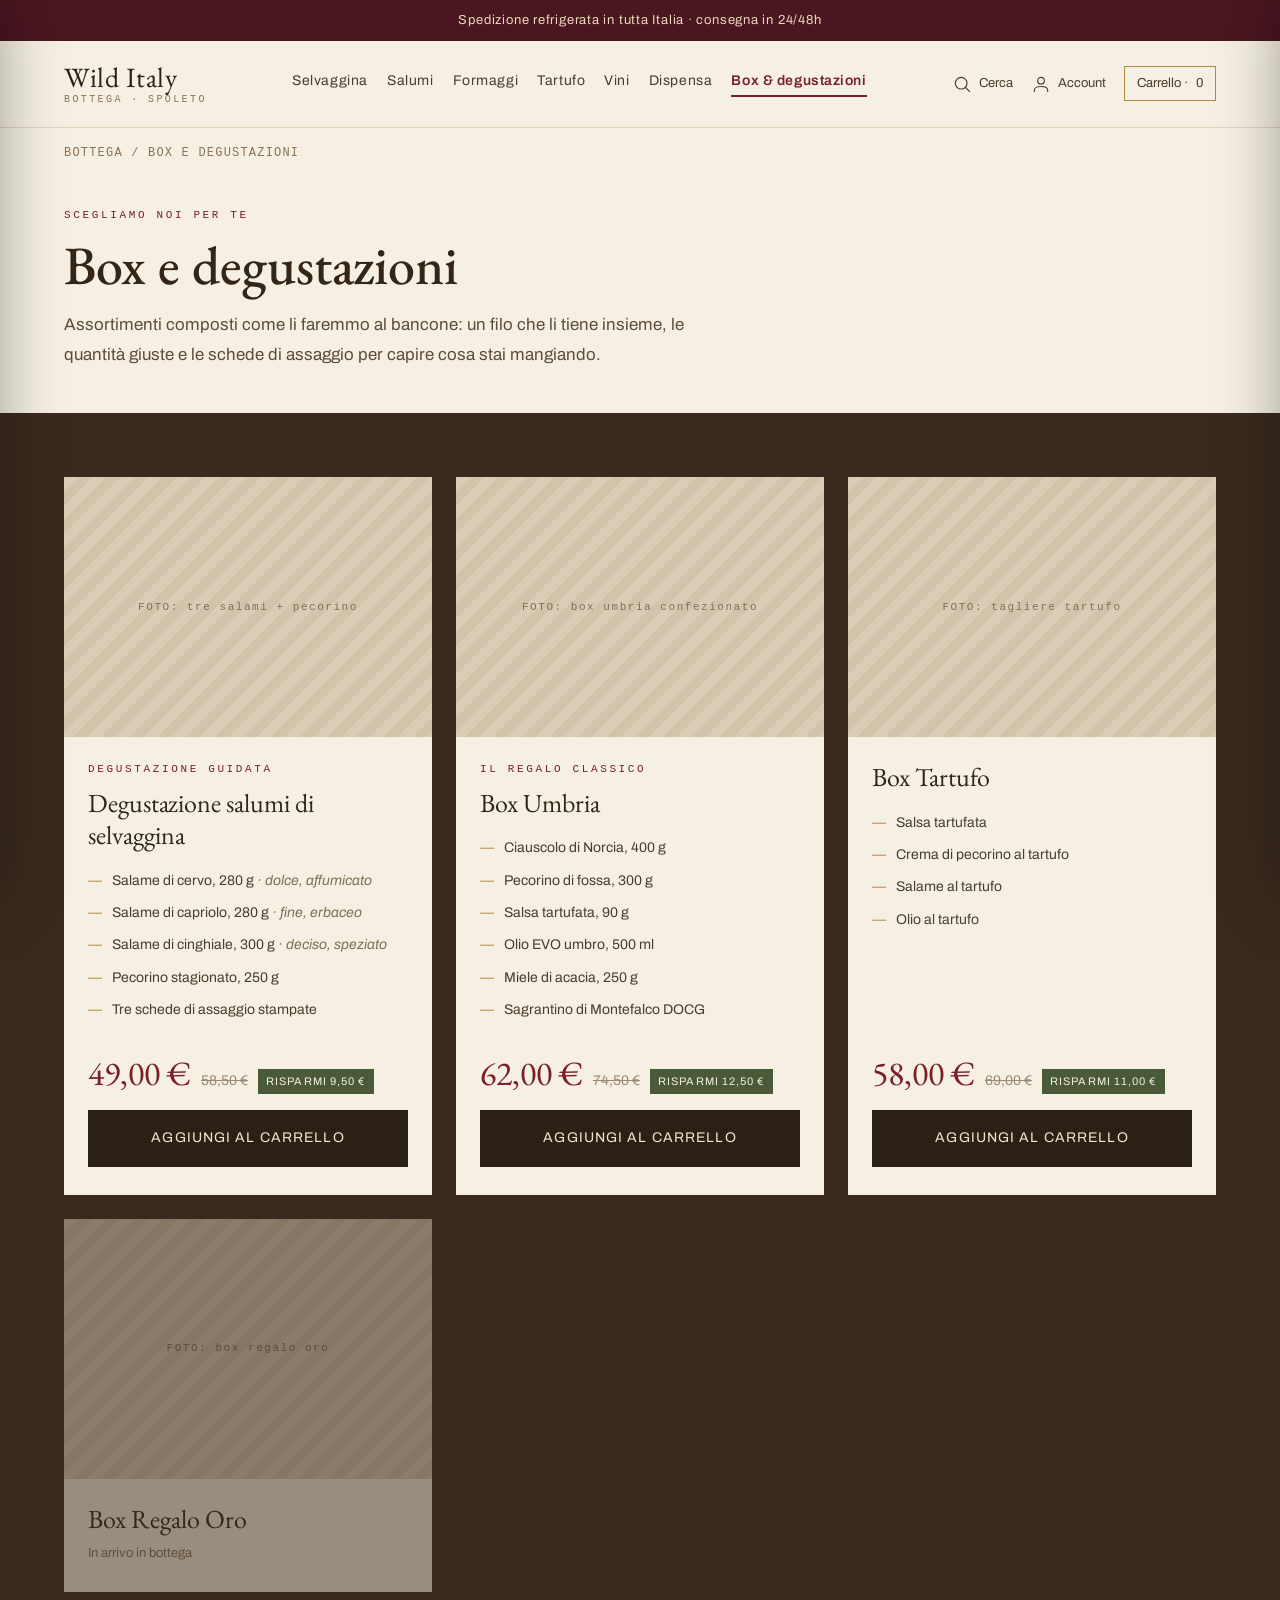
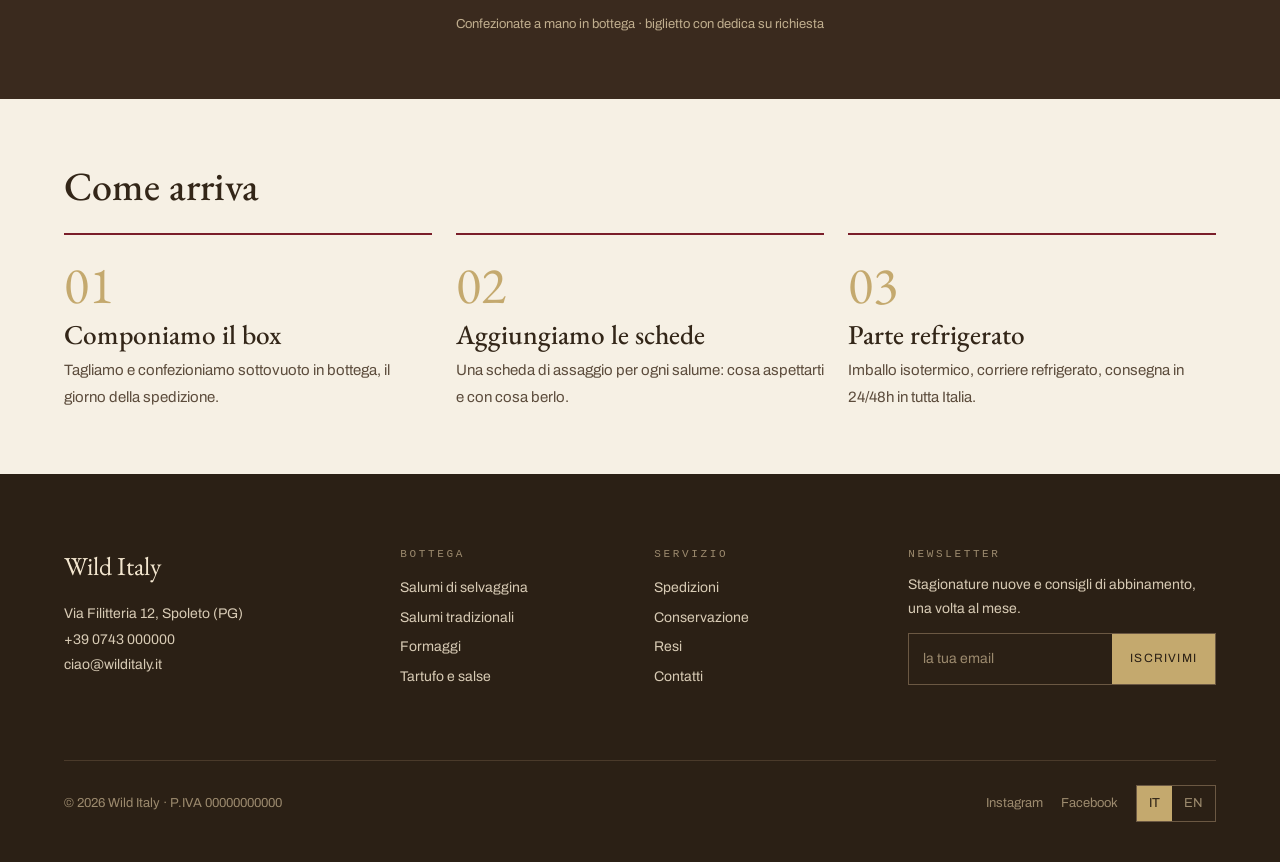
==== box.html @ 270101eb "Prima versione del sito Wild Italy Sito statico (HTML, CSS, JS senza build) dal design di Claude Des" ====
<!DOCTYPE html>
<html lang="it">
<head>
<meta charset="utf-8">
<meta name="viewport" content="width=device-width, initial-scale=1">
<title>Box e degustazioni · Wild Italy</title>
<meta name="description" content="Degustazioni guidate e box regalo della bottega Wild Italy di Spoleto. Confezionate a mano, con le schede di assaggio.">
<link rel="preconnect" href="https://fonts.googleapis.com">
<link rel="preconnect" href="https://fonts.gstatic.com" crossorigin>
<link href="https://fonts.googleapis.com/css2?family=EB+Garamond:ital,wght@0,400;0,500;0,600;1,400&family=Archivo:wght@400;500;600;700&display=swap" rel="stylesheet">
<link rel="stylesheet" href="assets/css/wild.css">
</head>
<body data-pagina="box" data-cat="box">
<a class="skip" href="#main">Vai al contenuto</a>

<main id="main">

  <div class="wrap">
    <nav class="crumbs" aria-label="Percorso"><a href="index.html">Bottega</a> / Box e degustazioni</nav>
  </div>

  <div class="wrap sec sec--tight">
    <p class="eyebrow eyebrow--wine">SCEGLIAMO NOI PER TE</p>
    <h1 class="h1" style="margin-top:12px">Box e degustazioni</h1>
    <p class="body body--lg measure" style="margin-top:16px">Assortimenti composti come li faremmo al bancone: un filo che li tiene insieme, le quantità giuste e le schede di assaggio per capire cosa stai mangiando.</p>
  </div>

  <section class="sec sec--wood" id="regalo" aria-label="I box">
    <div class="wrap">
      <div class="grid-2" data-mount="box-grid"></div>
      <p class="meta" style="text-align:center;margin-top:22px;color:var(--line-strong)">Confezionate a mano in bottega · biglietto con dedica su richiesta</p>
    </div>
  </section>

  <section class="wrap sec" aria-labelledby="t-come">
    <h2 class="h2" id="t-come" style="margin-bottom:24px">Come arriva</h2>
    <div class="steps">
      <div class="step">
        <span class="step__n">01</span>
        <div>
          <h3 class="h3">Componiamo il box</h3>
          <p class="body" style="margin-top:6px">Tagliamo e confezioniamo sottovuoto in bottega, il giorno della spedizione.</p>
        </div>
      </div>
      <div class="step">
        <span class="step__n">02</span>
        <div>
          <h3 class="h3">Aggiungiamo le schede</h3>
          <p class="body" style="margin-top:6px">Una scheda di assaggio per ogni salume: cosa aspettarti e con cosa berlo.</p>
        </div>
      </div>
      <div class="step">
        <span class="step__n">03</span>
        <div>
          <h3 class="h3">Parte refrigerato</h3>
          <p class="body" style="margin-top:6px">Imballo isotermico, corriere refrigerato, consegna in 24/48h in tutta Italia.</p>
        </div>
      </div>
    </div>
  </section>

</main>

<script src="assets/js/catalogo.js"></script>
<script src="assets/js/wild.js"></script>
</body>
</html>
---- assets/css/wild.css ----
/* ==========================================================================
   Wild Italy — sistema di design
   Direzione 1a "bottega calda": legno, vinaccia, ottone.
   Implementazione di "Wild Italy.dc.html" (turno 1 desktop + turno 2 mobile).
   ========================================================================== */

:root{
  /* superfici */
  --paper:#F6F0E4;
  --sand:#EFE6D5;
  --card:#FFFCF5;
  --wood:#3A2A1E;
  --wood-dark:#2B2015;
  --night:#14100C;

  /* inchiostri */
  --ink:#2A211A;
  --ink-strong:#332618;
  --ink-soft:#4A3C2E;
  --muted:#5C4C3C;
  --meta:#8A7355;
  --meta-2:#7E6F58;

  /* linee */
  --line:#E0D3BC;
  --line-strong:#C0AE8E;
  --line-dark:#4A3A2A;

  /* accenti */
  --wine:#7A1E2A;
  --wine-deep:#4A1620;
  --brass:#B08A3E;
  --brass-soft:#C4A96E;
  --gold:#D8B05E;
  --olive:#4A5A36;

  /* testo su fondo scuro */
  --cream:#F7EFDF;
  --cream-2:#F3E6CF;
  --cream-3:#EFE1C5;
  --sand-text:#D8CBB5;
  --sand-meta:#9C8A6E;

  /* tipografia */
  --serif:"EB Garamond", Georgia, "Times New Roman", serif;
  --sans:"Archivo", system-ui, -apple-system, "Segoe UI", sans-serif;
  --mono:"Courier New", Courier, monospace;

  /* ritmo */
  --pad:20px;
  --gap:12px;
  --bar-h:0px;

  /* trame segnaposto foto — tutte le foto del mockup sono placeholder */
  --hatch:repeating-linear-gradient(135deg,#D9CDB6 0 10px,#D1C4AA 10px 20px);
  --hatch-2:repeating-linear-gradient(135deg,#DCD0B9 0 10px,#D4C7AD 10px 20px);
  --hatch-3:repeating-linear-gradient(135deg,#D4C7AF 0 10px,#CCBEA4 10px 20px);
  --hatch-4:repeating-linear-gradient(135deg,#CFC2A9 0 10px,#C7B99E 10px 20px);
  --hatch-deep:repeating-linear-gradient(135deg,#3B2C22 0 14px,#33261D 14px 28px);
}
@media (min-width:760px){ :root{ --pad:40px; --gap:20px; } }
@media (min-width:1120px){ :root{ --pad:64px; --gap:24px; } }

/* --------------------------------------------------------------- reset */
*,*::before,*::after{box-sizing:border-box}
html{-webkit-text-size-adjust:100%;scroll-behavior:smooth}
@media (prefers-reduced-motion:reduce){
  html{scroll-behavior:auto}
  *,*::before,*::after{animation-duration:.01ms !important;transition-duration:.01ms !important}
}
body{
  margin:0;
  background:var(--paper);
  color:var(--ink);
  font-family:var(--sans);
  font-size:15px;
  line-height:1.6;
  -webkit-font-smoothing:antialiased;
  padding-bottom:var(--bar-h);
  overflow-wrap:break-word;
}
body.is-locked{overflow:hidden}
img{max-width:100%;display:block}
button{font:inherit;color:inherit;background:none;border:0;padding:0;cursor:pointer}
a{color:inherit;text-decoration:none}
h1,h2,h3,h4,p{margin:0}
ul,ol{margin:0;padding:0;list-style:none}
input,select,textarea{font:inherit;color:inherit}
::selection{background:var(--brass);color:#fff}

:where(a,button,input,select,[tabindex]):focus-visible{
  outline:2px solid var(--wine);
  outline-offset:2px;
}
.skip{
  position:absolute;left:-9999px;top:0;z-index:200;
  background:var(--wine);color:var(--cream);padding:12px 18px;
  font-size:13px;letter-spacing:.08em;text-transform:uppercase;
}
.skip:focus{left:8px;top:8px}
.sr,.sr-lg{position:absolute;width:1px;height:1px;padding:0;margin:-1px;overflow:hidden;clip:rect(0 0 0 0);white-space:nowrap;border:0}

/* -------------------------------------------------------------- layout */
.wrap{padding-left:var(--pad);padding-right:var(--pad)}
.sec{padding-top:clamp(34px,5vw,84px);padding-bottom:clamp(34px,5vw,84px)}
.sec--tight{padding-top:clamp(28px,3.4vw,52px);padding-bottom:clamp(28px,3.4vw,52px)}
.sec--wood{background:var(--wood);color:var(--cream-2)}
.sec--sand{background:var(--sand)}
.stack{display:flex;flex-direction:column}
.rule{border:0;border-top:1px solid var(--line);margin:0}

/* ---------------------------------------------------------- tipografia */
.eyebrow{
  font-family:var(--mono);font-size:10px;letter-spacing:.2em;
  text-transform:uppercase;color:var(--meta);
}
@media (min-width:760px){ .eyebrow{font-size:11px;letter-spacing:.24em} }
.eyebrow--brass{color:var(--brass-soft)}
.eyebrow--gold{color:var(--gold)}
.eyebrow--wine{color:var(--wine)}
.eyebrow--olive{color:var(--olive)}

.display{
  font-family:var(--serif);font-weight:500;line-height:1.08;color:var(--cream);
  font-size:clamp(2.25rem,1.05rem + 4.6vw,4rem);text-wrap:pretty;
}
.h1{
  font-family:var(--serif);font-weight:500;line-height:1.08;color:var(--ink-strong);
  font-size:clamp(2.125rem,1.35rem + 3vw,3.375rem);text-wrap:pretty;
}
.h2{
  font-family:var(--serif);font-weight:500;line-height:1.15;color:var(--ink-strong);
  font-size:clamp(1.75rem,1.28rem + 1.9vw,2.5rem);text-wrap:pretty;
}
.h3{
  font-family:var(--serif);font-weight:500;line-height:1.2;color:var(--ink-strong);
  font-size:clamp(1.3125rem,1.13rem + .72vw,1.75rem);
}
.sec--wood .h2,.sec--wood .h3{color:#F5EADA}
.lede{
  font-family:var(--serif);font-size:clamp(1.4375rem,1.16rem + 1.1vw,1.875rem);
  line-height:1.45;color:var(--ink-strong);text-wrap:pretty;
}
.body{font-size:15px;line-height:1.75;color:var(--muted)}
.body--lg{font-size:clamp(.9375rem,.88rem + .22vw,1.0625rem);line-height:1.75}
.meta{font-size:13px;color:var(--meta)}
.quote{
  font-family:var(--serif);font-style:italic;line-height:1.35;
  font-size:clamp(1.6875rem,1.4rem + 1.1vw,2rem);color:var(--cream);text-wrap:pretty;
}
.measure{max-width:62ch}

/* ----------------------------------------------------------- bottoni */
.btn{
  display:inline-flex;align-items:center;justify-content:center;gap:10px;
  min-height:52px;padding:15px 28px;
  font-size:13px;letter-spacing:.1em;text-transform:uppercase;
  border:1px solid transparent;text-align:center;
  transition:background .18s ease,color .18s ease,border-color .18s ease;
}
@media (min-width:760px){ .btn{font-size:14px;letter-spacing:.08em;padding:16px 30px} }
.btn--wine{background:var(--wine);color:var(--cream)}
.btn--wine:hover{background:#63161F}
.btn--dark{background:var(--wood-dark);color:var(--cream-2)}
.btn--dark:hover{background:#1C140C}
.btn--brass{border-color:var(--brass-soft);color:var(--cream-3)}
.btn--brass:hover{background:var(--brass-soft);color:var(--wood-dark)}
.btn--line{border-color:var(--line-strong);color:var(--ink-soft)}
.btn--line:hover{border-color:var(--ink-soft)}
.btn--wineline{border-color:var(--wine);color:var(--wine)}
.btn--wineline:hover{background:var(--wine);color:var(--cream)}
.btn--block{display:flex;width:100%}
.btn--sm{min-height:44px;padding:12px 20px;font-size:12px;letter-spacing:.12em}
.btn[disabled],.btn[aria-disabled="true"]{opacity:.45;cursor:not-allowed}

.link-arrow{
  display:inline-flex;align-items:center;gap:8px;
  font-size:13px;letter-spacing:.1em;text-transform:uppercase;color:var(--wine);
}
.link-arrow:hover{color:#63161F}
.link-arrow .ico{width:14px;height:14px}
.sec--wood .link-arrow{color:var(--brass-soft)}

.iconbtn{
  width:48px;height:48px;display:inline-flex;align-items:center;justify-content:center;
  position:relative;color:var(--ink-soft);
}
.iconbtn:hover{color:var(--wine)}
.ico{
  width:20px;height:20px;display:block;fill:none;stroke:currentColor;
  stroke-width:1.4;stroke-linecap:square;stroke-linejoin:miter;
}

/* ------------------------------------------------------ segnaposto foto */
/* Per pubblicare: inserire <img src="..." alt="..."> dentro l'elemento .ph */
.ph{
  position:relative;display:flex;align-items:center;justify-content:center;
  text-align:center;background:var(--hatch);overflow:hidden;
}
.ph>img{position:absolute;inset:0;width:100%;height:100%;object-fit:cover}
.ph__note{
  font-family:var(--mono);font-size:10px;letter-spacing:.14em;
  color:var(--meta-2);padding:0 12px;line-height:1.5;
}
@media (min-width:760px){ .ph__note{font-size:11px} }
.ph--2{background:var(--hatch-2)}
.ph--3{background:var(--hatch-3)}
.ph--4{background:var(--hatch-4)}
.ph--deep{background:var(--hatch-deep)}
.ph--deep .ph__note{color:var(--sand-meta)}
.ph--tag .ph__note{position:absolute;top:14px;left:14px;border:1px dashed #6B5843;padding:5px 9px}
.ph--4.ph--tag .ph__note{border-color:#A2947C;color:#786A54}

/* ------------------------------------------------------- barra annuncio */
.announce{
  background:var(--wine-deep);color:#E9D9B8;text-align:center;
  padding:10px 16px;font-size:12px;letter-spacing:.05em;
}
@media (min-width:760px){ .announce{font-size:13px;letter-spacing:.06em} }
[data-annuncio="off"] .announce{display:none}
[data-badge-artigianale="off"] .badge-craft{display:none}

/* --------------------------------------------------------------- header */
.hdr{position:sticky;top:0;z-index:60;background:var(--paper)}
.hdr__bar{
  display:flex;align-items:center;justify-content:space-between;gap:16px;
  border-bottom:1px solid var(--line);padding:10px var(--pad) 0;
}
.brand{display:flex;flex-direction:column;line-height:1;align-items:center}
.brand__name{font-family:var(--serif);font-size:24px;letter-spacing:.02em;color:var(--ink)}
.brand__sub{font-family:var(--mono);font-size:8px;letter-spacing:.22em;color:var(--meta);margin-top:3px;white-space:nowrap}

/* intestazione contestuale della scheda prodotto su mobile (schermata 2b) */
.hdr__ctx{display:none}
.hdr__ctx-t{
  flex:1;min-width:0;text-align:center;padding:0 6px;
  font-family:var(--serif);font-size:20px;
  white-space:nowrap;overflow:hidden;text-overflow:ellipsis;
}
@media (max-width:1119px){
  body[data-pagina="prodotto"] .hdr__bar:not(.hdr__ctx),
  body[data-pagina="prodotto"] .hdr__searchwrap{display:none}
  .hdr__ctx{
    display:flex;align-items:center;justify-content:space-between;
    height:56px;padding:0 6px;border-bottom:1px solid var(--line);
  }
}
.hdr__nav{display:none}
.hdr__side{display:flex;align-items:center;gap:4px}
.cart-pill{display:none}
.badge{
  position:absolute;top:2px;right:2px;background:var(--wine);color:var(--cream);
  min-width:20px;height:20px;border-radius:10px;padding:0 5px;
  font-size:11px;display:flex;align-items:center;justify-content:center;
}
.badge[hidden]{display:none}

/* ricerca sempre visibile su mobile (schermata 2a) */
.hdr__searchwrap{padding:0 var(--pad);border-bottom:1px solid var(--line);background:var(--paper)}
.hdr__search{
  display:flex;align-items:center;gap:10px;width:100%;height:48px;
  background:var(--sand);border:1px solid #DFD1B8;padding:0 14px;
  color:var(--meta);font-size:15px;text-align:left;margin:4px 0 14px;
}
.hdr__search .ico{width:18px;height:18px;flex:0 0 auto}

@media (min-width:1120px){
  .hdr__bar{padding:22px var(--pad);align-items:center}
  .brand{align-items:flex-start}
  .brand__name{font-size:28px}
  .brand__sub{font-size:10px;letter-spacing:.24em;margin-top:4px}
  .hdr__nav{display:flex;gap:clamp(14px,1.5vw,28px);font-size:14px;letter-spacing:.04em;color:var(--ink-soft)}
  .hdr__nav a{padding-bottom:3px;border-bottom:2px solid transparent}
  .hdr__nav a:hover{color:var(--wine)}
  .hdr__nav a[aria-current="page"]{border-bottom-color:var(--wine)}
  .hdr__nav .is-featured{color:var(--wine);font-weight:600}
  .hdr__side{gap:18px;font-size:13px;color:var(--ink-soft)}
  .hdr__side .txtbtn{display:inline-flex;align-items:center;gap:7px;width:auto;height:auto}
  .hdr__side .txtbtn:hover{color:var(--wine)}
  .sr-lg{position:static;width:auto;height:auto;margin:0;overflow:visible;clip:auto;white-space:nowrap}
  .hdr__searchwrap{display:none}
  .menu-toggle,.cart-icon-btn{display:none}
  .cart-pill{display:inline-flex;align-items:center;gap:8px;border:1px solid var(--brass);padding:6px 12px;font-size:13px}
  .cart-pill:hover{border-color:var(--wine);color:var(--wine)}
}

.crumbs{
  font-family:var(--mono);font-size:11px;letter-spacing:.1em;
  text-transform:uppercase;color:var(--meta);padding-top:16px;
}
@media (min-width:760px){ .crumbs{font-size:12px} }
.crumbs a:hover{color:var(--wine)}

/* ------------------------------------------------------- pannelli */
.scrim{
  position:fixed;inset:0;background:rgba(20,16,12,.6);z-index:90;
  opacity:0;pointer-events:none;transition:opacity .24s ease;
}
.scrim.is-open{opacity:1;pointer-events:auto}
.panel{
  position:fixed;top:0;bottom:0;z-index:100;width:min(420px,88vw);
  background:var(--paper);display:flex;flex-direction:column;
  transform:translateX(100%);transition:transform .28s cubic-bezier(.4,0,.2,1);
  box-shadow:0 0 60px rgba(0,0,0,.35);
}
.panel--left{left:0;transform:translateX(-100%)}
.panel--right{right:0}
.panel.is-open{transform:translateX(0)}
.panel__head{
  display:flex;align-items:center;justify-content:space-between;
  padding:14px 14px 14px 20px;border-bottom:1px solid var(--line);flex:0 0 auto;
}
.panel__title{font-family:var(--serif);font-size:22px}
.panel__body{flex:1;overflow-y:auto;-webkit-overflow-scrolling:touch}
.panel__foot{flex:0 0 auto;border-top:1px solid var(--line);padding:18px 20px 24px;background:var(--sand)}

.menu-list a{
  display:flex;align-items:center;justify-content:space-between;
  padding:18px 20px;border-bottom:1px solid var(--line);
  font-family:var(--serif);font-size:21px;color:var(--ink-strong);
}
.menu-list a:hover{background:var(--sand)}
.menu-list .ico{width:16px;height:16px;color:var(--meta)}
.menu-extra{padding:22px 20px;display:flex;flex-direction:column;gap:14px}
.menu-extra a{font-size:14px;color:var(--muted)}

.cart-line{display:flex;gap:14px;padding:18px 20px;border-bottom:1px solid var(--line)}
.cart-line__ph{flex:0 0 76px;height:76px}
.cart-line__b{flex:1;min-width:0}
.cart-line__name{font-family:var(--serif);font-size:19px;line-height:1.25}
.cart-line__var{font-size:12px;color:var(--meta);margin-top:3px}
.cart-line__row{display:flex;align-items:center;justify-content:space-between;margin-top:10px;gap:10px}
.cart-line__price{font-family:var(--serif);font-size:20px;color:var(--wine)}
.cart-empty{padding:56px 28px;text-align:center;color:var(--muted)}
.cart-empty .h3{margin-bottom:10px}
.cart-tot{display:flex;align-items:baseline;justify-content:space-between;margin-bottom:8px}
.cart-tot__v{font-family:var(--serif);font-size:28px;color:var(--wine)}

.stepper{display:inline-flex;border:1px solid var(--line-strong);align-items:stretch;background:var(--paper)}
.stepper button{width:44px;min-height:44px;display:flex;align-items:center;justify-content:center}
.stepper button:hover{background:var(--sand)}
.stepper__n{
  min-width:36px;display:flex;align-items:center;justify-content:center;
  border-left:1px solid var(--line-strong);border-right:1px solid var(--line-strong);
  font-size:15px;font-variant-numeric:tabular-nums;
}
.stepper--sm button{width:36px;min-height:36px}
.stepper--sm .stepper__n{min-width:30px;font-size:14px}
.link-del{font-size:12px;letter-spacing:.08em;text-transform:uppercase;color:var(--meta)}
.link-del:hover{color:var(--wine)}

/* --------------------------------------------------------------- ricerca */
.search{
  position:fixed;inset:0;z-index:100;background:var(--paper);
  display:flex;flex-direction:column;
  opacity:0;pointer-events:none;transform:translateY(-12px);
  transition:opacity .2s ease,transform .2s ease;
}
.search.is-open{opacity:1;pointer-events:auto;transform:none}
.search__head{display:flex;align-items:center;gap:12px;padding:14px var(--pad);border-bottom:1px solid var(--line)}
.search__input{
  flex:1;min-width:0;min-height:48px;background:none;border:0;
  font-family:var(--serif);font-size:clamp(1.375rem,1.1rem + 1.2vw,2rem);color:var(--ink);
}
.search__input::placeholder{color:#B3A58C}
.search__body{flex:1;overflow-y:auto;padding:22px var(--pad) 60px}
.search__hint{display:flex;flex-wrap:wrap;gap:10px;margin-top:14px}
.chip{border:1px solid var(--line-strong);background:var(--paper);padding:12px 18px;font-size:14px;white-space:nowrap}
.chip:hover{border-color:var(--wine);color:var(--wine)}
.chip[aria-pressed="true"]{border-color:var(--wine);background:#F3EADA;color:var(--wine)}
.search__res{display:grid;gap:14px;margin-top:22px}
@media (min-width:760px){ .search__res{grid-template-columns:repeat(2,minmax(0,1fr));gap:18px} }
@media (min-width:1120px){ .search__res{grid-template-columns:repeat(3,minmax(0,1fr))} }
.res{display:flex;gap:14px;align-items:center;border:1px solid var(--line);background:var(--card);padding:12px}
.res__ph{flex:0 0 72px;height:72px}
.res__n{display:block;font-family:var(--serif);font-size:20px;line-height:1.2}
.res__p{display:block;font-family:var(--serif);font-size:18px;color:var(--wine);margin-top:4px}

/* -------------------------------------------------- barra inferiore mobile */
.tabbar{
  position:fixed;left:0;right:0;bottom:0;z-index:70;
  background:var(--paper);border-top:1px solid var(--line);
  display:grid;grid-template-columns:repeat(5,1fr);
  padding:6px 0 max(6px,env(safe-area-inset-bottom));
}
.tabbar a,.tabbar button{
  display:flex;flex-direction:column;align-items:center;justify-content:center;gap:5px;
  min-height:56px;padding:6px 0;color:var(--meta-2);font-size:11px;position:relative;
}
.tabbar .ico{width:19px;height:19px}
.tabbar [aria-current="page"],.tabbar .is-active{color:var(--wine)}
.tabbar .badge{top:4px;right:calc(50% - 22px);min-width:18px;height:18px;font-size:10px}
@media (max-width:1119px){ body{--bar-h:74px} }
@media (min-width:1120px){ .tabbar{display:none} }

/* ------------------------------------------------------------------ hero */
.hero{position:relative;display:flex;align-items:flex-end;min-height:470px}
@media (min-width:760px){ .hero{min-height:540px} }
@media (min-width:1120px){ .hero{min-height:620px} }
.hero__bg{position:absolute;inset:0}
.hero__bg::after{
  content:"";position:absolute;inset:0;
  background:linear-gradient(180deg,rgba(20,14,10,0) 30%,rgba(20,14,10,.84) 100%);
}
.hero__in{position:relative;padding-bottom:clamp(26px,4vw,72px);max-width:900px;width:100%}
.hero__lede{margin:12px 0 20px;font-size:15px;line-height:1.6;color:#E0D2B8;max-width:560px}
@media (min-width:1120px){ .hero__lede{margin:20px 0 32px;font-size:17px;line-height:1.65} }
.hero__cta{display:flex;flex-direction:column;gap:10px}
@media (min-width:560px){ .hero__cta{flex-direction:row;gap:14px} .hero__cta .btn{flex:0 0 auto} }

.shortcuts{background:var(--sand);border-bottom:1px solid var(--line);padding:18px 0}
.shortcuts .eyebrow{padding-left:var(--pad);margin-bottom:12px}
@media (min-width:1120px){ .shortcuts{display:none} }

/* ------------------------------------------------------------- caroselli */
.rail{
  display:flex;gap:12px;overflow-x:auto;scroll-snap-type:x mandatory;
  padding-left:var(--pad);padding-right:var(--pad);
  scrollbar-width:none;-webkit-overflow-scrolling:touch;
}
.rail::-webkit-scrollbar{display:none}
.rail>*{scroll-snap-align:start;flex:0 0 auto}
@media (min-width:760px){ .rail{gap:var(--gap)} }
.rail--cat>*{width:250px}
.rail--box>*{width:260px}
.rail--pair>*{width:250px}
@media (min-width:760px){
  .rail--cat>*{width:min(340px,72vw)}
  .rail--box>*{width:min(360px,78vw)}
  .rail--pair>*{width:min(340px,72vw)}
}
@media (min-width:1120px){ .rail--box>*{width:400px} .rail--pair>*{width:400px} }
/* su desktop la vetrina delle specialità torna griglia a 3 (schermata 1a) */
@media (min-width:1120px){
  .rail--cat{display:grid;grid-template-columns:repeat(3,minmax(0,1fr));overflow:visible}
  .rail--cat>*{width:auto}
  .rail--cat + .dots{display:none}
}
.dots{display:flex;gap:6px;padding:14px var(--pad) 0}
.dots button{width:28px;height:3px;background:#D8CBB5;display:block}
.dots button[aria-current="true"]{background:var(--wine)}
.sec--wood .dots button{background:#6B5843}
.sec--wood .dots button[aria-current="true"]{background:var(--brass-soft)}
.rail-nav{display:none}
@media (min-width:1120px){
  .rail-nav{display:flex;gap:10px}
  .rail-nav button{width:46px;height:46px;border:1px solid #7A6853;display:flex;align-items:center;justify-content:center;color:#A08F76}
  .rail-nav button:not([disabled]){border-color:var(--brass-soft);color:var(--cream-3)}
  .rail-nav button:not([disabled]):hover{background:var(--brass-soft);color:var(--wood-dark)}
  .rail-nav--light button{border-color:var(--line-strong);color:var(--meta)}
  .rail-nav--light button:not([disabled]){border-color:var(--ink-soft);color:var(--ink-soft)}
  .rail-nav--light button:not([disabled]):hover{background:var(--ink-soft);color:var(--paper)}
}
.sec-head{display:flex;align-items:flex-end;justify-content:space-between;gap:18px;margin-bottom:20px}
@media (min-width:1120px){ .sec-head{margin-bottom:28px} }

/* --------------------------------------------------------------- schede */
.cat-card{background:var(--sand);display:block}
.cat-card .ph{height:210px}
@media (min-width:1120px){ .cat-card .ph{height:380px} }
.cat-card__b{padding:16px 16px 20px}
@media (min-width:1120px){ .cat-card__b{padding:26px 26px 30px} }
.cat-card__go{margin-top:16px;font-family:var(--mono);font-size:11px;letter-spacing:.16em;color:var(--wine)}
.cat-card:hover .cat-card__go{color:#63161F}

.grid-3{display:grid;gap:var(--gap);grid-template-columns:repeat(auto-fit,minmax(min(260px,100%),1fr))}
.grid-2{display:grid;gap:var(--gap);grid-template-columns:repeat(auto-fit,minmax(min(300px,100%),1fr))}

.prod{background:var(--card);border:1px solid #E6DACA;display:flex;flex-direction:column}
.prod .ph{height:260px}
@media (min-width:760px){ .prod .ph{height:340px} }
.prod__b{padding:20px 20px 24px;display:flex;flex-direction:column;flex:1}
@media (min-width:760px){ .prod__b{padding:22px 22px 26px} }
.prod__n{font-family:var(--serif);font-size:26px;line-height:1.15;color:var(--ink-strong)}
@media (min-width:760px){ .prod__n{font-size:28px} }
.badge-craft{font-family:var(--mono);font-size:10px;letter-spacing:.16em;color:var(--olive);margin-bottom:8px}
.note{background:#F3EADA;border-left:3px solid var(--wine);padding:12px 14px;margin-top:14px}
.note__t{font-family:var(--mono);font-size:10px;letter-spacing:.16em;color:var(--wine);margin-bottom:4px}
.note__q{font-family:var(--serif);font-style:italic;font-size:18px;line-height:1.4;color:#3A2C1E}
.prod__price{display:flex;align-items:baseline;justify-content:space-between;gap:10px;margin-top:auto;padding-top:18px}
.price{font-family:var(--serif);font-size:24px;color:var(--wine);line-height:1}
.price--old{font-size:13px;color:#9A8A73;text-decoration:line-through}
.prod__cta{margin-top:16px}

.box-card{background:var(--paper);display:flex;flex-direction:column;color:var(--ink)}
.box-card .ph{height:180px}
@media (min-width:1120px){ .box-card .ph{height:260px} }
.box-card__b{padding:16px;display:flex;flex-direction:column;flex:1}
@media (min-width:760px){ .box-card__b{padding:24px 24px 28px} }
.box-card__n{font-family:var(--serif);font-size:21px;line-height:1.25;color:var(--ink-strong)}
@media (min-width:1120px){ .box-card__n{font-size:26px} }
.box-card--pick{outline:2px solid var(--brass-soft)}
.box-card--soon{opacity:.5}
.pricerow{display:flex;align-items:baseline;gap:10px;flex-wrap:wrap;margin-top:10px}
.save{background:var(--olive);color:#F0EDDF;font-size:11px;letter-spacing:.1em;padding:4px 8px}

.speclist{display:flex;flex-direction:column;gap:10px;font-size:14px;color:var(--ink-soft);margin-top:18px}
.speclist li{display:flex;gap:10px;align-items:baseline}
.speclist li::before{content:"—";color:var(--brass);flex:0 0 auto}
.speclist em{color:var(--meta-2);font-style:italic}

/* ------------------------------------------------------------ home: varie */
.about{display:grid;gap:28px;align-items:center}
@media (min-width:1120px){ .about{grid-template-columns:minmax(0,1fr) minmax(0,1fr);gap:64px} }
.about .ph{height:260px}
@media (min-width:1120px){ .about .ph{height:340px} }

.steps{display:grid;gap:0}
@media (min-width:760px){ .steps{grid-template-columns:repeat(3,minmax(0,1fr));gap:var(--gap)} }
.step{display:flex;gap:16px;border-top:1px solid var(--line);padding:16px 0}
.step:last-child{border-bottom:1px solid var(--line)}
.step__n{font-family:var(--serif);font-size:30px;color:var(--brass-soft);line-height:1;flex:0 0 auto}
@media (min-width:760px){
  .step{flex-direction:column;gap:8px;border-top:2px solid var(--wine);padding:24px 0 0}
  .step:last-child{border-bottom:0}
  .step__n{font-size:52px}
}

.shelf{display:grid;grid-template-columns:repeat(2,minmax(0,1fr));gap:12px}
@media (min-width:760px){ .shelf{grid-template-columns:repeat(3,minmax(0,1fr));gap:var(--gap)} }
@media (min-width:1120px){ .shelf{grid-template-columns:repeat(4,minmax(0,1fr))} }
.shelf__i{background:var(--sand);display:flex;flex-direction:column}
.shelf__i .ph{height:110px}
.shelf__i span{padding:12px 12px 14px;font-family:var(--serif);font-size:19px;line-height:1.2}
@media (min-width:1120px){
  .shelf__i{position:relative;justify-content:flex-end;min-height:220px}
  .shelf__i .ph{position:absolute;inset:0;height:auto}
  .shelf__i span{position:relative;font-size:24px;padding:20px;color:#2B2015}
}
.shelf__i--wine{background:var(--wine);grid-column:span 2}
.shelf__i--wine span{color:var(--cream-2);display:flex;align-items:center;justify-content:space-between;gap:12px}
.shelf__i--wine .ico{color:#E3C79A;width:18px;height:18px;flex:0 0 auto}

.shop{position:relative;display:flex;align-items:flex-end;min-height:340px}
.shop>.ph{position:absolute;inset:0}
.shop__card{position:relative;background:var(--paper);margin:0 16px 16px;padding:22px 20px;flex:1;min-width:0}
@media (min-width:1120px){
  .shop{display:grid;grid-template-columns:minmax(0,1.1fr) minmax(0,1fr);align-items:stretch;min-height:480px;background:var(--sand)}
  .shop>.ph{position:relative;inset:auto;min-height:480px}
  .shop__card{margin:0;padding:72px var(--pad);display:flex;flex-direction:column;justify-content:center;background:var(--sand)}
}
.shop__cta{display:flex;gap:10px;margin-top:16px}
.shop__cta .btn{flex:1}
@media (min-width:1120px){ .shop .shop__cta{display:none} }
.shop__hours{margin-top:20px;font-size:14px;line-height:1.9;color:var(--ink-soft)}

/* --------------------------------------------------------------- footer */
.ftr{background:var(--wood-dark);color:var(--sand-text);padding:32px var(--pad) 24px}
@media (min-width:1120px){ .ftr{padding:72px var(--pad) 40px} }
.ftr__grid{display:grid;gap:26px}
@media (min-width:1120px){ .ftr__grid{grid-template-columns:1.4fr 1fr 1fr 1.3fr;gap:48px} }
.ftr__name{font-family:var(--serif);font-size:26px;color:var(--cream-2)}
.ftr__addr{margin-top:10px;font-size:14px;line-height:1.8}
@media (min-width:1120px){ .ftr__addr{margin-top:14px} }
.ftr__col a{display:block;font-size:14px;line-height:2.1}
.ftr__col a:hover{color:var(--brass-soft)}
.ftr__links{display:grid;grid-template-columns:repeat(2,1fr);gap:0 20px}
@media (min-width:1120px){ .ftr__links{display:block} }
.nl{display:flex;border:1px solid #6B5843;height:52px;align-items:stretch;margin-top:12px}
.nl input{flex:1;min-width:0;background:none;border:0;padding:0 14px;font-size:14px;color:var(--cream-2)}
.nl input::placeholder{color:var(--sand-meta)}
.nl button{background:var(--brass-soft);color:var(--wood-dark);padding:0 18px;font-size:12px;letter-spacing:.1em}
.nl button:hover{background:var(--gold)}
.nl__msg{font-size:13px;color:var(--brass-soft);margin-top:8px;min-height:19px}
.ftr__bottom{
  display:flex;flex-wrap:wrap;gap:16px;justify-content:space-between;align-items:center;
  margin-top:26px;padding-top:18px;border-top:1px solid var(--line-dark);
  font-size:13px;color:var(--sand-meta);
}
@media (min-width:1120px){ .ftr__bottom{margin-top:48px;padding-top:24px} }
.ftr__social{display:flex;gap:18px;align-items:center}
.lang{display:flex;border:1px solid #6B5843}
.lang button{padding:7px 12px;font-size:13px}
.lang button[aria-pressed="true"]{background:var(--brass-soft);color:var(--wood-dark)}
.ftr__legal{margin-top:16px;font-size:12px;color:#7E7060}

/* ------------------------------------------------------- pagina categoria */
.cat-intro{display:grid;gap:24px;align-items:start}
@media (min-width:1120px){ .cat-intro{grid-template-columns:minmax(0,1fr) 420px;gap:56px} }
.helper{background:var(--sand);border-left:3px solid var(--brass-soft);padding:22px 24px}
.helper__q{font-family:var(--serif);font-size:22px;line-height:1.3;margin-top:10px}
@media (min-width:760px){ .helper__q{font-size:24px} }
.filters{
  display:flex;gap:10px;align-items:center;flex-wrap:wrap;
  padding-bottom:20px;border-bottom:1px solid var(--line);
}
.filters select{
  border:1px solid var(--line-strong);background:var(--paper);
  padding:11px 14px;font-size:13px;min-height:44px;border-radius:0;
}
.filters__count{margin-left:auto;font-size:13px;color:var(--meta)}
.empty{
  border:1px dashed var(--line-strong);background:var(--sand);
  padding:44px 28px;text-align:center;
}
.empty .h3{margin-bottom:8px}

/* -------------------------------------------------------- pagina prodotto */
.pdp{display:grid;gap:28px;align-items:start}
@media (min-width:1120px){ .pdp{grid-template-columns:minmax(0,1.05fr) minmax(0,1fr);gap:56px} }

.gallery__main{position:relative;height:430px}
@media (min-width:760px){ .gallery__main{height:520px} }
@media (min-width:1120px){ .gallery__main{height:560px} }
.gallery__count{
  position:absolute;top:14px;right:14px;background:rgba(43,32,21,.8);
  color:#EFE2C8;font-size:11px;padding:5px 10px;
}
.gallery__tag{
  position:absolute;top:14px;left:14px;background:var(--olive);color:#F0EDDF;
  font-size:10px;letter-spacing:.14em;padding:6px 10px;
}
.gallery__dots{position:absolute;bottom:14px;left:0;right:0;display:flex;gap:6px;justify-content:center;padding:0}
.gallery__dots button{width:24px;height:3px;background:rgba(42,33,26,.2)}
.gallery__dots button[aria-current="true"]{background:var(--wine)}
.gallery__thumbs{display:grid;grid-template-columns:repeat(4,1fr);gap:6px;padding:6px;background:var(--sand)}
.gallery__thumbs button{height:70px;position:relative}
.gallery__thumbs button[aria-current="true"]{outline:2px solid var(--wine);outline-offset:-2px}
@media (min-width:1120px){
  .gallery__thumbs{grid-template-columns:repeat(3,1fr);gap:14px;padding:14px 0 0;background:none}
  .gallery__thumbs button{height:150px}
  .gallery__thumbs button:nth-child(4){display:none}
  .gallery__dots{display:none}
}

.pdp__price{display:flex;align-items:baseline;gap:12px;flex-wrap:wrap;margin-top:12px}
.pdp__price .price{font-size:clamp(2rem,1.6rem + 1.6vw,2.75rem)}
.tasting{background:var(--wine-deep);padding:22px 20px;margin-top:22px}
@media (min-width:1120px){ .tasting{padding:28px 30px;margin-top:26px} }
.tasting__bars{margin-top:18px;display:flex;flex-direction:column;gap:10px}
.tbar{display:flex;align-items:center;gap:12px}
.tbar__l{font-size:11px;letter-spacing:.1em;color:#E3CFA6;width:96px;flex:0 0 auto}
.tbar__t{flex:1;height:4px;background:#7A5A30;display:block}
.tbar__f{display:block;height:4px;background:var(--gold)}

.facts{display:flex;flex-wrap:wrap;gap:24px 32px;margin-top:26px;padding:20px 0;border-top:1px solid var(--line);border-bottom:1px solid var(--line)}
.facts__v{font-size:15px;margin-top:6px}

.formats{display:flex;gap:10px;margin-top:10px}
.formats button{
  flex:1;text-align:center;border:1px solid var(--line-strong);
  padding:14px 8px;font-size:14px;line-height:1.35;min-height:56px;background:var(--paper);
}
.formats button small{display:block;font-size:12px;color:var(--meta-2);margin-top:2px}
.formats button[aria-pressed="true"]{border:2px solid var(--wine);background:#F3EADA}

.assure{display:flex;flex-direction:column;gap:12px;margin-top:24px}
.assure li{display:flex;gap:12px;align-items:baseline;font-size:14px;color:var(--ink-soft)}
.assure li::before{content:"—";color:var(--olive);flex:0 0 auto}

.buy{display:flex;align-items:flex-end;gap:16px;margin-top:26px;flex-wrap:wrap}
.buy__note{margin-top:12px;font-size:13px;color:var(--muted);text-align:center}

.acc{margin-top:26px}
.acc__i{border-top:1px solid var(--line)}
.acc__i:last-child{border-bottom:1px solid var(--line)}
.acc__t{
  display:flex;width:100%;justify-content:space-between;align-items:center;gap:16px;
  padding:18px 0;font-family:var(--serif);font-size:21px;text-align:left;color:var(--ink-strong);
}
.acc__t .ico{width:16px;height:16px;color:var(--meta);flex:0 0 auto;transition:transform .2s ease}
.acc__t[aria-expanded="true"] .ico{transform:rotate(180deg)}
.acc__p{padding:0 0 18px;font-size:14px;line-height:1.8;color:var(--muted)}
.acc__p[hidden]{display:none}

/* barra acquisto fissa mobile (2b) */
.buybar{
  position:fixed;left:0;right:0;bottom:var(--bar-h);z-index:65;
  background:var(--paper);border-top:1px solid var(--line);
  padding:12px var(--pad) 12px;display:flex;gap:12px;align-items:center;
  transform:translateY(120%);transition:transform .25s ease;
}
.buybar.is-on{transform:none}
.buybar .btn{flex:1;padding-left:12px;padding-right:12px;white-space:nowrap;letter-spacing:.06em}
@media (min-width:1120px){ .buybar{display:none} }

.pair{display:grid;gap:var(--gap);align-items:center}
@media (min-width:1120px){ .pair{grid-template-columns:280px minmax(0,1fr) auto;background:var(--paper)} }
.pair .ph{height:200px}
@media (min-width:1120px){ .pair .ph{height:240px} }
.pair__b{padding:20px}
@media (min-width:1120px){ .pair__b{padding:28px 0} }
.pair__buy{padding:0 20px 24px}
@media (min-width:1120px){ .pair__buy{padding:28px 32px;text-align:right} }

/* ---------------------------------------------------------------- info */
.info-grid{display:grid;gap:32px}
@media (min-width:1120px){ .info-grid{grid-template-columns:260px minmax(0,1fr);gap:64px;align-items:start} }
.info-nav{position:sticky;top:110px;display:flex;flex-direction:column;gap:12px}
.info-nav a{font-size:14px;color:var(--muted)}
.info-nav a:hover{color:var(--wine)}
.info-block{border-top:1px solid var(--line);padding:28px 0}
.info-block:first-child{border-top:0;padding-top:0}
.todo{
  background:var(--sand);border:1px dashed var(--line-strong);padding:16px 18px;
  font-family:var(--mono);font-size:11px;letter-spacing:.1em;color:var(--meta);line-height:1.7;
}

/* ---------------------------------------------------------------- toast */
.toasts{
  position:fixed;left:var(--pad);right:var(--pad);bottom:calc(var(--bar-h) + 16px);
  z-index:110;display:flex;flex-direction:column;gap:10px;align-items:center;pointer-events:none;
}
@media (min-width:760px){ .toasts{left:auto;right:24px;bottom:24px;align-items:flex-end} }
.toast{
  background:var(--wood-dark);color:var(--cream-2);padding:14px 18px;font-size:14px;
  display:flex;align-items:center;gap:12px;max-width:min(420px,100%);
  box-shadow:0 16px 40px rgba(0,0,0,.35);
  animation:toast-in .22s ease both;
}
.toast .ico{width:16px;height:16px;color:var(--brass-soft);flex:0 0 auto}
.toast .link-arrow{color:var(--brass-soft);margin-left:auto}
.toast .link-arrow:hover{color:var(--gold)}
.toast.is-out{animation:toast-out .22s ease both}
@keyframes toast-in{from{opacity:0;transform:translateY(10px)}to{opacity:1;transform:none}}
@keyframes toast-out{to{opacity:0;transform:translateY(10px)}}
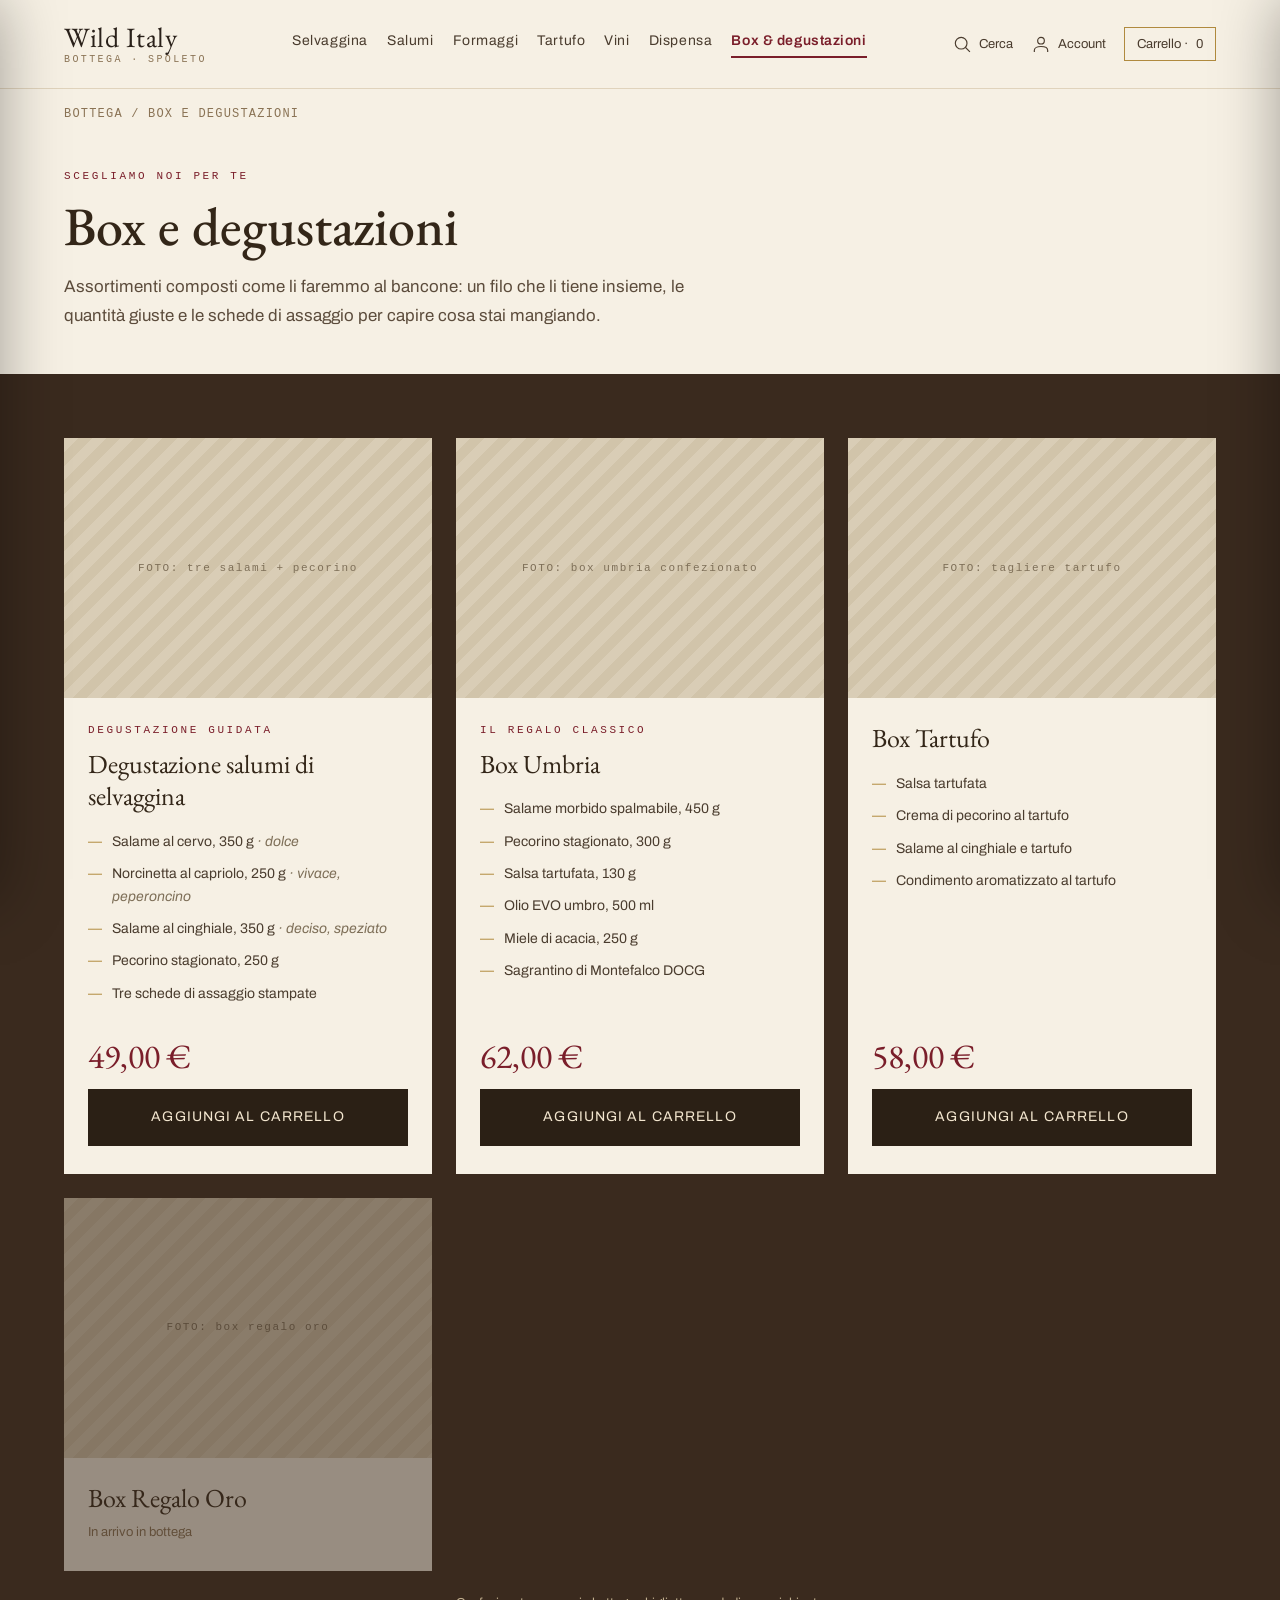
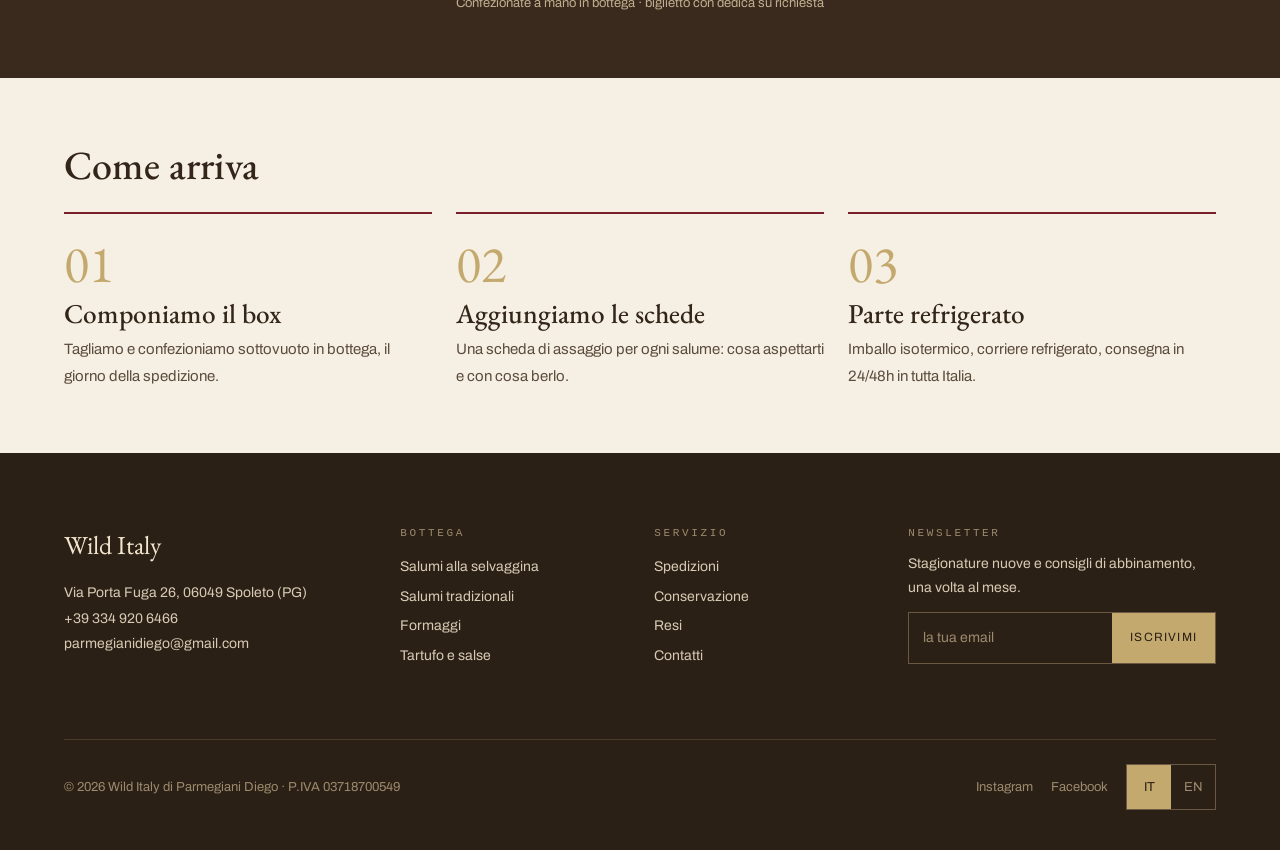
==== commit 1feffb6b: "Firma "Codice di Emanuele Parmegiani" in pagine, CSS, JS e README Co-Authored-By: Claude Opus 5 <nor" ====
--- a/box.html
+++ b/box.html
@@ -1,4 +1,5 @@
 <!DOCTYPE html>
+<!-- Wild Italy · codice di Emanuele Parmegiani -->
 <html lang="it">
 <head>
 <meta charset="utf-8">
@@ -25,7 +26,7 @@
     <p class="body body--lg measure" style="margin-top:16px">Assortimenti composti come li faremmo al bancone: un filo che li tiene insieme, le quantità giuste e le schede di assaggio per capire cosa stai mangiando.</p>
   </div>
 
-  <section class="sec sec--wood" id="regalo" aria-label="I box">
+  <section class="sec sec--wood" aria-label="I box">
     <div class="wrap">
       <div class="grid-2" data-mount="box-grid"></div>
       <p class="meta" style="text-align:center;margin-top:22px;color:var(--line-strong)">Confezionate a mano in bottega · biglietto con dedica su richiesta</p>
--- a/assets/css/wild.css
+++ b/assets/css/wild.css
@@ -1,5 +1,6 @@
 /* ==========================================================================
    Wild Italy — sistema di design
+   Codice di Emanuele Parmegiani.
    Direzione 1a "bottega calda": legno, vinaccia, ottone.
    Implementazione di "Wild Italy.dc.html" (turno 1 desktop + turno 2 mobile).
    ========================================================================== */
@@ -111,10 +112,10 @@
 
 /* ---------------------------------------------------------- tipografia */
 .eyebrow{
-  font-family:var(--mono);font-size:10px;letter-spacing:.2em;
+  font-family:var(--mono);font-size:11px;letter-spacing:.2em;
   text-transform:uppercase;color:var(--meta);
 }
-@media (min-width:760px){ .eyebrow{font-size:11px;letter-spacing:.24em} }
+@media (min-width:760px){ .eyebrow{letter-spacing:.24em} }
 .eyebrow--brass{color:var(--brass-soft)}
 .eyebrow--gold{color:var(--gold)}
 .eyebrow--wine{color:var(--wine)}
@@ -179,10 +180,13 @@
 }
 .link-arrow:hover{color:#63161F}
 .link-arrow .ico{width:14px;height:14px}
+/* link di solo testo: area di tocco di ~44 px senza spostare il layout */
+.link-arrow,.link-del,.crumbs a{position:relative}
+.link-arrow::after,.link-del::after,.crumbs a::after{content:"";position:absolute;inset:-14px -6px}
 .sec--wood .link-arrow{color:var(--brass-soft)}
 
 .iconbtn{
-  width:48px;height:48px;display:inline-flex;align-items:center;justify-content:center;
+  width:48px;height:48px;flex:0 0 auto;display:inline-flex;align-items:center;justify-content:center;
   position:relative;color:var(--ink-soft);
 }
 .iconbtn:hover{color:var(--wine)}
@@ -199,10 +203,9 @@
 }
 .ph>img{position:absolute;inset:0;width:100%;height:100%;object-fit:cover}
 .ph__note{
-  font-family:var(--mono);font-size:10px;letter-spacing:.14em;
+  font-family:var(--mono);font-size:11px;letter-spacing:.14em;
   color:var(--meta-2);padding:0 12px;line-height:1.5;
 }
-@media (min-width:760px){ .ph__note{font-size:11px} }
 .ph--2{background:var(--hatch-2)}
 .ph--3{background:var(--hatch-3)}
 .ph--4{background:var(--hatch-4)}
@@ -212,11 +215,13 @@
 .ph--4.ph--tag .ph__note{border-color:#A2947C;color:#786A54}
 
 /* ------------------------------------------------------- barra annuncio */
+/* SOLO TELEFONO (sotto i 760 px), per richiesta esplicita dell'utente (2026-09-13):
+   su tablet e PC la barra NON va rimessa. */
 .announce{
   background:var(--wine-deep);color:#E9D9B8;text-align:center;
-  padding:10px 16px;font-size:12px;letter-spacing:.05em;
-}
-@media (min-width:760px){ .announce{font-size:13px;letter-spacing:.06em} }
+  padding:10px 16px;font-size:12px;letter-spacing:.05em;text-wrap:balance;
+}
+@media (min-width:760px){ .announce{display:none} }
 [data-annuncio="off"] .announce{display:none}
 [data-badge-artigianale="off"] .badge-craft{display:none}
 
@@ -224,11 +229,11 @@
 .hdr{position:sticky;top:0;z-index:60;background:var(--paper)}
 .hdr__bar{
   display:flex;align-items:center;justify-content:space-between;gap:16px;
-  border-bottom:1px solid var(--line);padding:10px var(--pad) 0;
-}
-.brand{display:flex;flex-direction:column;line-height:1;align-items:center}
+  border-bottom:1px solid var(--line);padding:10px var(--pad);
+}
+.brand{display:flex;flex-direction:column;line-height:1;align-items:center;justify-content:center;min-height:44px}
 .brand__name{font-family:var(--serif);font-size:24px;letter-spacing:.02em;color:var(--ink)}
-.brand__sub{font-family:var(--mono);font-size:8px;letter-spacing:.22em;color:var(--meta);margin-top:3px;white-space:nowrap}
+.brand__sub{font-family:var(--mono);font-size:10px;letter-spacing:.16em;color:var(--meta);margin-top:3px;white-space:nowrap}
 
 /* intestazione contestuale della scheda prodotto su mobile (schermata 2b) */
 .hdr__ctx{display:none}
@@ -238,8 +243,7 @@
   white-space:nowrap;overflow:hidden;text-overflow:ellipsis;
 }
 @media (max-width:1119px){
-  body[data-pagina="prodotto"] .hdr__bar:not(.hdr__ctx),
-  body[data-pagina="prodotto"] .hdr__searchwrap{display:none}
+  body[data-pagina="prodotto"] .hdr__bar:not(.hdr__ctx){display:none}
   .hdr__ctx{
     display:flex;align-items:center;justify-content:space-between;
     height:56px;padding:0 6px;border-bottom:1px solid var(--line);
@@ -254,15 +258,6 @@
   font-size:11px;display:flex;align-items:center;justify-content:center;
 }
 .badge[hidden]{display:none}
-
-/* ricerca sempre visibile su mobile (schermata 2a) */
-.hdr__searchwrap{padding:0 var(--pad);border-bottom:1px solid var(--line);background:var(--paper)}
-.hdr__search{
-  display:flex;align-items:center;gap:10px;width:100%;height:48px;
-  background:var(--sand);border:1px solid #DFD1B8;padding:0 14px;
-  color:var(--meta);font-size:15px;text-align:left;margin:4px 0 14px;
-}
-.hdr__search .ico{width:18px;height:18px;flex:0 0 auto}
 
 @media (min-width:1120px){
   .hdr__bar{padding:22px var(--pad);align-items:center}
@@ -278,17 +273,15 @@
   .hdr__side .txtbtn{display:inline-flex;align-items:center;gap:7px;width:auto;height:auto}
   .hdr__side .txtbtn:hover{color:var(--wine)}
   .sr-lg{position:static;width:auto;height:auto;margin:0;overflow:visible;clip:auto;white-space:nowrap}
-  .hdr__searchwrap{display:none}
   .menu-toggle,.cart-icon-btn{display:none}
   .cart-pill{display:inline-flex;align-items:center;gap:8px;border:1px solid var(--brass);padding:6px 12px;font-size:13px}
   .cart-pill:hover{border-color:var(--wine);color:var(--wine)}
 }
 
 .crumbs{
-  font-family:var(--mono);font-size:11px;letter-spacing:.1em;
+  font-family:var(--mono);font-size:12px;letter-spacing:.1em;
   text-transform:uppercase;color:var(--meta);padding-top:16px;
 }
-@media (min-width:760px){ .crumbs{font-size:12px} }
 .crumbs a:hover{color:var(--wine)}
 
 /* ------------------------------------------------------- pannelli */
@@ -344,7 +337,6 @@
   border-left:1px solid var(--line-strong);border-right:1px solid var(--line-strong);
   font-size:15px;font-variant-numeric:tabular-nums;
 }
-.stepper--sm button{width:36px;min-height:36px}
 .stepper--sm .stepper__n{min-width:30px;font-size:14px}
 .link-del{font-size:12px;letter-spacing:.08em;text-transform:uppercase;color:var(--meta)}
 .link-del:hover{color:var(--wine)}
@@ -416,31 +408,36 @@
 .rail{
   display:flex;gap:12px;overflow-x:auto;scroll-snap-type:x mandatory;
   padding-left:var(--pad);padding-right:var(--pad);
+  scroll-padding-inline:var(--pad); /* senza, lo snap aggancia la prima scheda al bordo e salta il padding */
   scrollbar-width:none;-webkit-overflow-scrolling:touch;
 }
 .rail::-webkit-scrollbar{display:none}
 .rail>*{scroll-snap-align:start;flex:0 0 auto}
 @media (min-width:760px){ .rail{gap:var(--gap)} }
-.rail--cat>*{width:250px}
+.rail--cat>*,.rail--sel>*{width:250px}
 .rail--box>*{width:260px}
 .rail--pair>*{width:250px}
 @media (min-width:760px){
-  .rail--cat>*{width:min(340px,72vw)}
+  .rail--cat>*,.rail--sel>*{width:min(340px,72vw)}
   .rail--box>*{width:min(360px,78vw)}
   .rail--pair>*{width:min(340px,72vw)}
 }
 @media (min-width:1120px){ .rail--box>*{width:400px} .rail--pair>*{width:400px} }
-/* su desktop la vetrina delle specialità torna griglia a 3 (schermata 1a) */
+/* su desktop la vetrina delle specialità e le selezioni tornano griglia a 3 (schermata 1a) */
 @media (min-width:1120px){
-  .rail--cat{display:grid;grid-template-columns:repeat(3,minmax(0,1fr));overflow:visible}
-  .rail--cat>*{width:auto}
-  .rail--cat + .dots{display:none}
-}
-.dots{display:flex;gap:6px;padding:14px var(--pad) 0}
-.dots button{width:28px;height:3px;background:#D8CBB5;display:block}
-.dots button[aria-current="true"]{background:var(--wine)}
-.sec--wood .dots button{background:#6B5843}
-.sec--wood .dots button[aria-current="true"]{background:var(--brass-soft)}
+  .rail--cat,.rail--sel{display:grid;grid-template-columns:repeat(3,minmax(0,1fr));overflow:visible}
+  .rail--cat>*,.rail--sel>*{width:auto}
+  .rail--cat + .dots,.rail--sel + .dots{display:none}
+}
+/* il pallino visibile è una barretta di 3 px, l'area da toccare è 34×44 */
+.dots{display:flex;padding:0 var(--pad)}
+.dots button{
+  --dot:#D8CBB5;width:34px;height:44px;display:block;
+  background:linear-gradient(var(--dot),var(--dot)) center/28px 3px no-repeat;
+}
+.dots button[aria-current="true"]{--dot:var(--wine)}
+.sec--wood .dots button{--dot:#6B5843}
+.sec--wood .dots button[aria-current="true"]{--dot:var(--brass-soft)}
 .rail-nav{display:none}
 @media (min-width:1120px){
   .rail-nav{display:flex;gap:10px}
@@ -473,14 +470,17 @@
 @media (min-width:760px){ .prod__b{padding:22px 22px 26px} }
 .prod__n{font-family:var(--serif);font-size:26px;line-height:1.15;color:var(--ink-strong)}
 @media (min-width:760px){ .prod__n{font-size:28px} }
-.badge-craft{font-family:var(--mono);font-size:10px;letter-spacing:.16em;color:var(--olive);margin-bottom:8px}
+.badge-craft{font-family:var(--mono);font-size:11px;letter-spacing:.16em;color:var(--olive);margin-bottom:8px}
 .note{background:#F3EADA;border-left:3px solid var(--wine);padding:12px 14px;margin-top:14px}
-.note__t{font-family:var(--mono);font-size:10px;letter-spacing:.16em;color:var(--wine);margin-bottom:4px}
+.note__t{font-family:var(--mono);font-size:11px;letter-spacing:.16em;color:var(--wine);margin-bottom:4px}
 .note__q{font-family:var(--serif);font-style:italic;font-size:18px;line-height:1.4;color:#3A2C1E}
 .prod__price{display:flex;align-items:baseline;justify-content:space-between;gap:10px;margin-top:auto;padding-top:18px}
 .price{font-family:var(--serif);font-size:24px;color:var(--wine);line-height:1}
 .price--old{font-size:13px;color:#9A8A73;text-decoration:line-through}
 .prod__cta{margin-top:16px}
+/* nelle card strette (caroselli su telefono) il pulsante dice solo "Aggiungi" */
+.prod{container-type:inline-size}
+@container (max-width:280px){ .prod__cta-x{display:none} }
 
 .box-card{background:var(--paper);display:flex;flex-direction:column;color:var(--ink)}
 .box-card .ph{height:180px}
@@ -531,11 +531,11 @@
 .shelf__i--wine span{color:var(--cream-2);display:flex;align-items:center;justify-content:space-between;gap:12px}
 .shelf__i--wine .ico{color:#E3C79A;width:18px;height:18px;flex:0 0 auto}
 
-.shop{position:relative;display:flex;align-items:flex-end;min-height:340px}
+.shop{position:relative;display:flex;align-items:flex-end;min-height:340px;padding-top:200px}
 .shop>.ph{position:absolute;inset:0}
 .shop__card{position:relative;background:var(--paper);margin:0 16px 16px;padding:22px 20px;flex:1;min-width:0}
 @media (min-width:1120px){
-  .shop{display:grid;grid-template-columns:minmax(0,1.1fr) minmax(0,1fr);align-items:stretch;min-height:480px;background:var(--sand)}
+  .shop{display:grid;grid-template-columns:minmax(0,1.1fr) minmax(0,1fr);align-items:stretch;min-height:480px;padding-top:0;background:var(--sand)}
   .shop>.ph{position:relative;inset:auto;min-height:480px}
   .shop__card{margin:0;padding:72px var(--pad);display:flex;flex-direction:column;justify-content:center;background:var(--sand)}
 }
@@ -570,7 +570,7 @@
 @media (min-width:1120px){ .ftr__bottom{margin-top:48px;padding-top:24px} }
 .ftr__social{display:flex;gap:18px;align-items:center}
 .lang{display:flex;border:1px solid #6B5843}
-.lang button{padding:7px 12px;font-size:13px}
+.lang button{min-width:44px;min-height:44px;padding:0 12px;font-size:13px}
 .lang button[aria-pressed="true"]{background:var(--brass-soft);color:var(--wood-dark)}
 .ftr__legal{margin-top:16px;font-size:12px;color:#7E7060}
 
@@ -608,11 +608,14 @@
 }
 .gallery__tag{
   position:absolute;top:14px;left:14px;background:var(--olive);color:#F0EDDF;
-  font-size:10px;letter-spacing:.14em;padding:6px 10px;
-}
-.gallery__dots{position:absolute;bottom:14px;left:0;right:0;display:flex;gap:6px;justify-content:center;padding:0}
-.gallery__dots button{width:24px;height:3px;background:rgba(42,33,26,.2)}
-.gallery__dots button[aria-current="true"]{background:var(--wine)}
+  font-size:11px;letter-spacing:.14em;padding:6px 10px;
+}
+.gallery__dots{position:absolute;bottom:0;left:0;right:0;display:flex;justify-content:center;padding:0}
+.gallery__dots button{
+  --dot:rgba(42,33,26,.2);width:30px;height:44px;
+  background:linear-gradient(var(--dot),var(--dot)) center/24px 3px no-repeat;
+}
+.gallery__dots button[aria-current="true"]{--dot:var(--wine)}
 .gallery__thumbs{display:grid;grid-template-columns:repeat(4,1fr);gap:6px;padding:6px;background:var(--sand)}
 .gallery__thumbs button{height:70px;position:relative}
 .gallery__thumbs button[aria-current="true"]{outline:2px solid var(--wine);outline-offset:-2px}
@@ -630,8 +633,8 @@
 .tasting__bars{margin-top:18px;display:flex;flex-direction:column;gap:10px}
 .tbar{display:flex;align-items:center;gap:12px}
 .tbar__l{font-size:11px;letter-spacing:.1em;color:#E3CFA6;width:96px;flex:0 0 auto}
-.tbar__t{flex:1;height:4px;background:#7A5A30;display:block}
-.tbar__f{display:block;height:4px;background:var(--gold)}
+.stars{color:var(--gold);font-size:17px;letter-spacing:.14em;line-height:1}
+.stars__off{color:#7A5A30}
 
 .facts{display:flex;flex-wrap:wrap;gap:24px 32px;margin-top:26px;padding:20px 0;border-top:1px solid var(--line);border-bottom:1px solid var(--line)}
 .facts__v{font-size:15px;margin-top:6px}
@@ -644,9 +647,6 @@
 .formats button small{display:block;font-size:12px;color:var(--meta-2);margin-top:2px}
 .formats button[aria-pressed="true"]{border:2px solid var(--wine);background:#F3EADA}
 
-.assure{display:flex;flex-direction:column;gap:12px;margin-top:24px}
-.assure li{display:flex;gap:12px;align-items:baseline;font-size:14px;color:var(--ink-soft)}
-.assure li::before{content:"—";color:var(--olive);flex:0 0 auto}
 
 .buy{display:flex;align-items:flex-end;gap:16px;margin-top:26px;flex-wrap:wrap}
 .buy__note{margin-top:12px;font-size:13px;color:var(--muted);text-align:center}
@@ -684,17 +684,33 @@
 @media (min-width:1120px){ .pair__buy{padding:28px 32px;text-align:right} }
 
 /* ---------------------------------------------------------------- info */
-.info-grid{display:grid;gap:32px}
-@media (min-width:1120px){ .info-grid{grid-template-columns:260px minmax(0,1fr);gap:64px;align-items:start} }
-.info-nav{position:sticky;top:110px;display:flex;flex-direction:column;gap:12px}
-.info-nav a{font-size:14px;color:var(--muted)}
-.info-nav a:hover{color:var(--wine)}
 .info-block{border-top:1px solid var(--line);padding:28px 0}
 .info-block:first-child{border-top:0;padding-top:0}
 .todo{
   background:var(--sand);border:1px dashed var(--line-strong);padding:16px 18px;
   font-family:var(--mono);font-size:11px;letter-spacing:.1em;color:var(--meta);line-height:1.7;
 }
+
+/* ---------------------------------------------------------------- storia */
+/* capitoli: su telefono una linea del tempo, su desktop testo e foto alternati */
+.chap{position:relative;display:grid;gap:22px;padding:0 0 40px 26px;border-left:1px solid var(--line-strong)}
+.chap:last-child{padding-bottom:0}
+.chap::before{content:"";position:absolute;left:-5px;top:14px;width:9px;height:9px;background:var(--brass)}
+.chap__luogo{font-family:var(--serif);font-size:44px;line-height:1;color:var(--brass)}
+.chap .ph{height:240px}
+@media (min-width:760px){ .chap .ph{height:360px} }
+@media (min-width:1120px){
+  .chaps{display:grid;gap:clamp(56px,6vw,96px)}
+  .chap{grid-template-columns:minmax(0,1fr) minmax(0,1fr);gap:64px;align-items:center;padding:0;border-left:0}
+  .chap::before{display:none}
+  .chap:nth-child(even) .ph{order:-1}
+  .chap .ph{height:460px}
+  .chap__luogo{font-size:72px}
+}
+
+/* il claim, da solo su fondo legno */
+.story-claim{text-align:center}
+.story-claim::before{content:"";display:block;width:48px;height:2px;background:var(--gold);margin:0 auto 26px}
 
 /* ---------------------------------------------------------------- toast */
 .toasts{
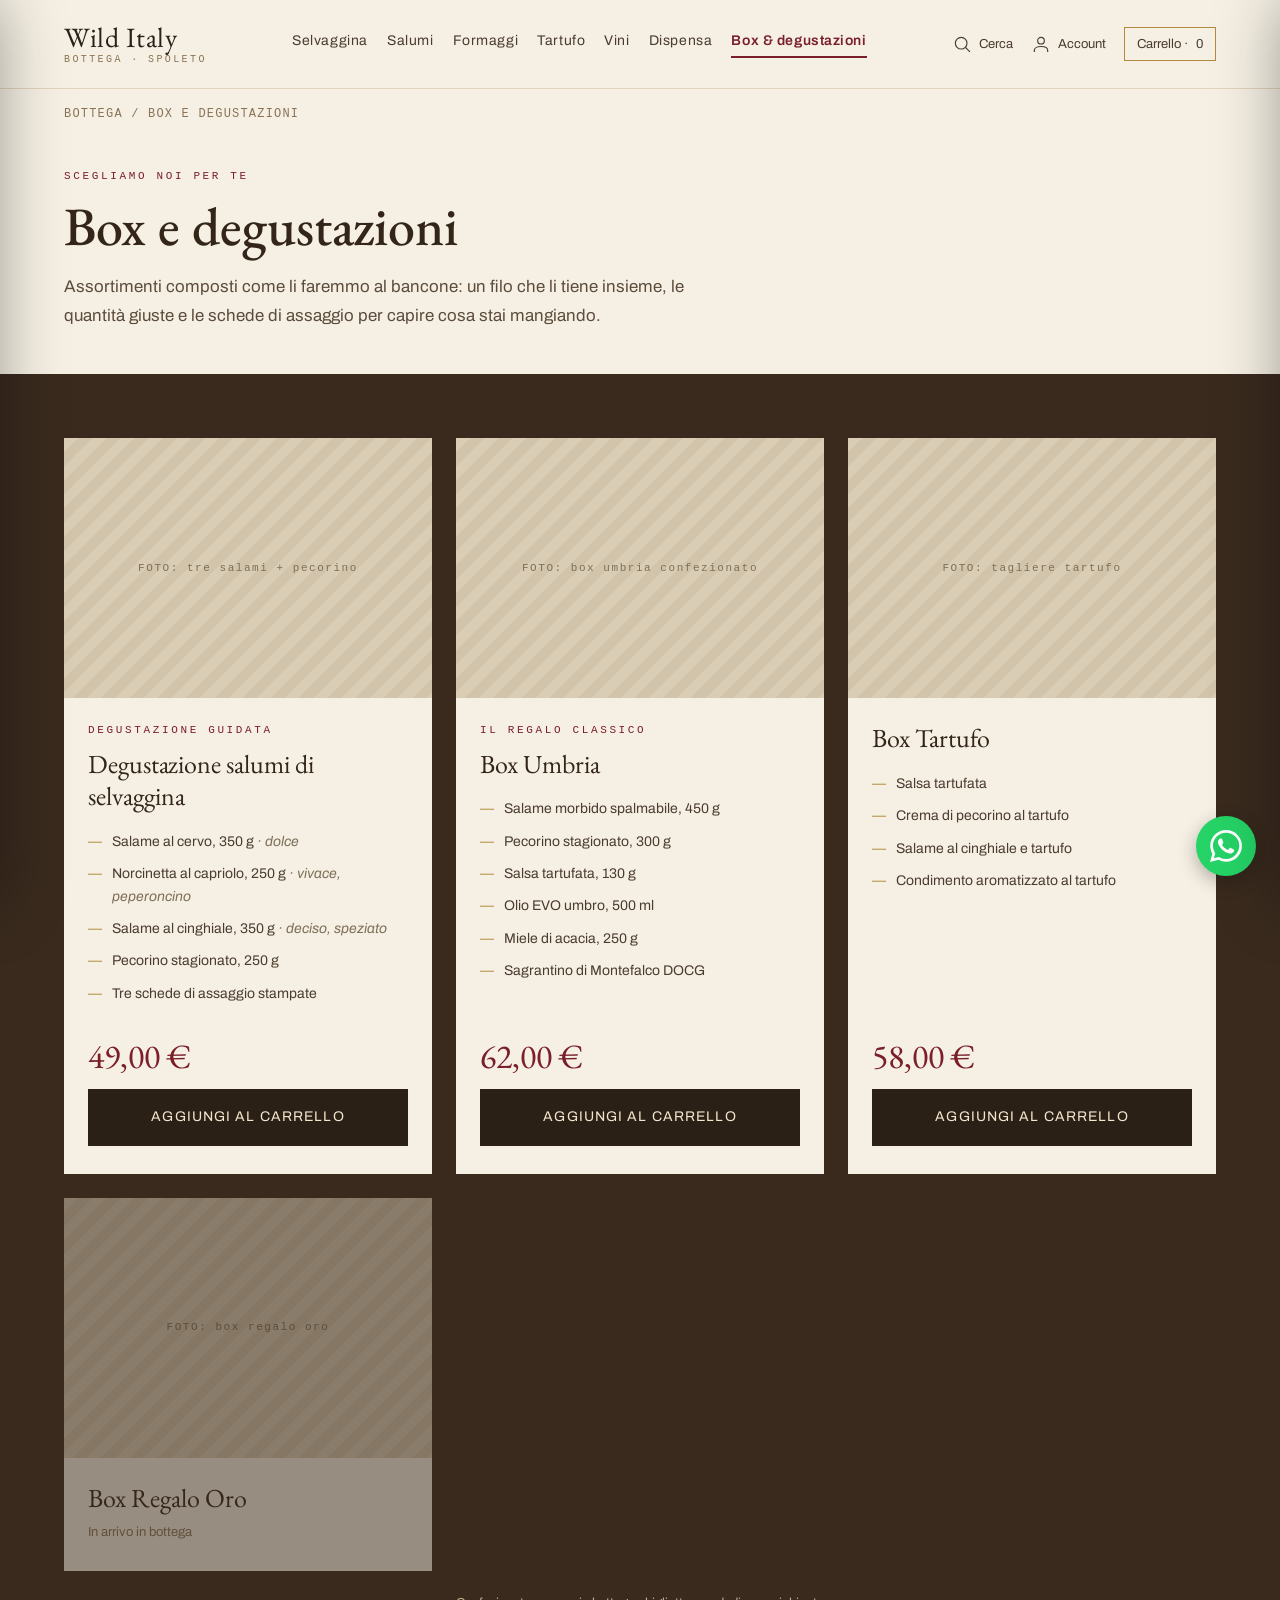
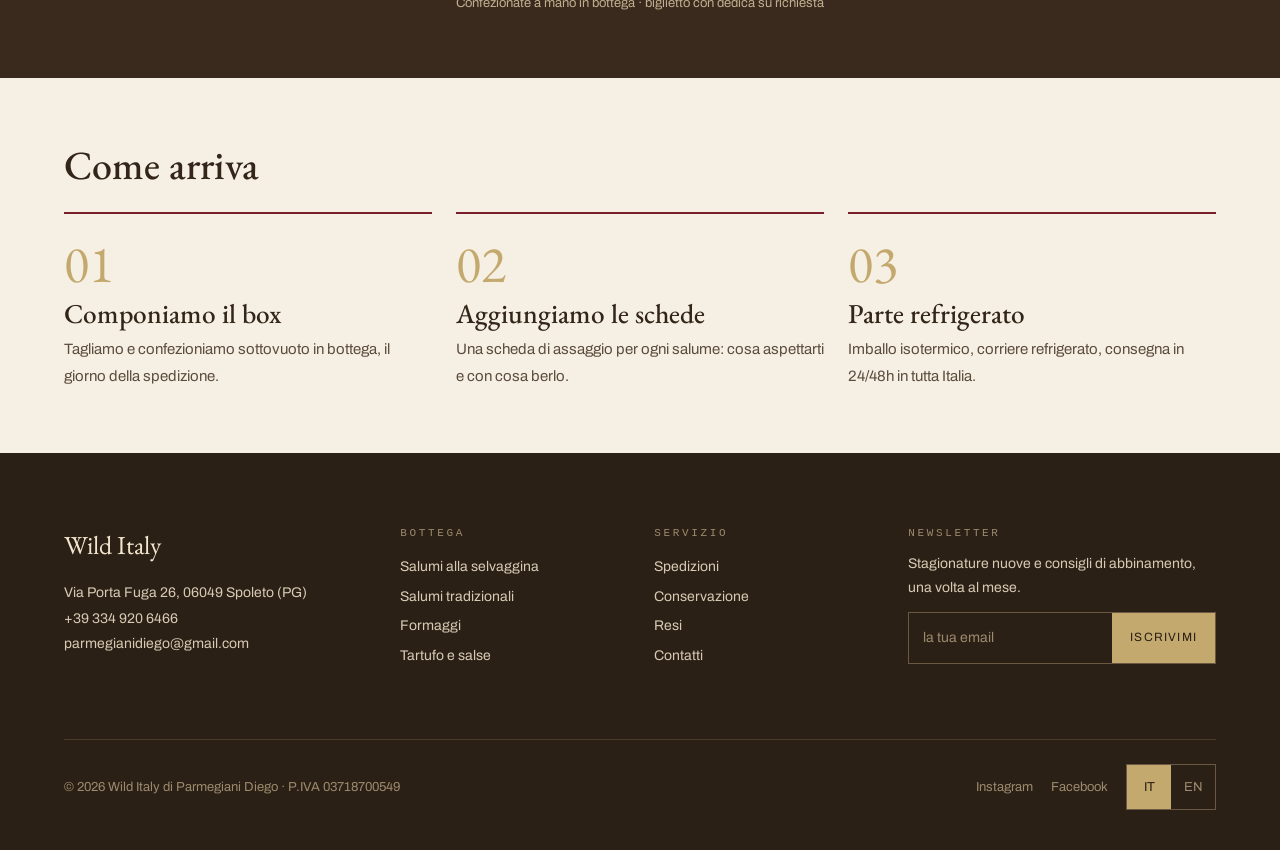
==== commit 44b390ed: "Favicon col marchio, recensioni a 10 con frecce su PC - Favicon: il marchio (esagono con le montagne" ====
--- a/box.html
+++ b/box.html
@@ -10,6 +10,9 @@
 <link rel="preconnect" href="https://fonts.gstatic.com" crossorigin>
 <link href="https://fonts.googleapis.com/css2?family=EB+Garamond:ital,wght@0,400;0,500;0,600;1,400&family=Archivo:wght@400;500;600;700&display=swap" rel="stylesheet">
 <link rel="stylesheet" href="assets/css/wild.css">
+<link rel="icon" href="assets/img/favicon-32.png" sizes="32x32" type="image/png">
+<link rel="icon" href="assets/img/favicon.svg" type="image/svg+xml">
+<link rel="apple-touch-icon" href="assets/img/apple-touch-icon.png">
 </head>
 <body data-pagina="box" data-cat="box">
 <a class="skip" href="#main">Vai al contenuto</a>
--- a/assets/css/wild.css
+++ b/assets/css/wild.css
@@ -372,7 +372,7 @@
 .tabbar{
   position:fixed;left:0;right:0;bottom:0;z-index:70;
   background:var(--paper);border-top:1px solid var(--line);
-  display:grid;grid-template-columns:repeat(5,1fr);
+  display:grid;grid-template-columns:repeat(4,1fr);
   padding:6px 0 max(6px,env(safe-area-inset-bottom));
 }
 .tabbar a,.tabbar button{
@@ -384,6 +384,24 @@
 .tabbar .badge{top:4px;right:calc(50% - 22px);min-width:18px;height:18px;font-size:10px}
 @media (max-width:1119px){ body{--bar-h:74px} }
 @media (min-width:1120px){ .tabbar{display:none} }
+
+/* ------------------------------------------ WhatsApp, fisso in basso a destra */
+.wa{
+  position:fixed;right:16px;bottom:calc(var(--bar-h) + 16px + var(--wa-su,0px));z-index:80;
+  width:56px;height:56px;border-radius:50%;background:#25D366;color:#fff;
+  display:flex;align-items:center;justify-content:center;
+  box-shadow:0 6px 18px rgba(20,16,12,.3);transition:bottom .25s ease;
+}
+.wa svg{width:30px;height:30px}
+@media (max-width:1119px){
+  /* sopra la barra acquisto della scheda prodotto e la barra della guida */
+  body:has(.buybar.is-on){--wa-su:77px}
+  body[data-pagina="guida"]{--wa-su:104px}
+}
+@media (min-width:1120px){
+  .wa{right:24px;bottom:24px;width:60px;height:60px}
+  .wa svg{width:32px;height:32px}
+}
 
 /* ------------------------------------------------------------------ hero */
 .hero{position:relative;display:flex;align-items:flex-end;min-height:470px}
@@ -526,10 +544,66 @@
   .shelf__i{position:relative;justify-content:flex-end;min-height:220px}
   .shelf__i .ph{position:absolute;inset:0;height:auto}
   .shelf__i span{position:relative;font-size:24px;padding:20px;color:#2B2015}
+  /* il nome sta sopra la foto: stessa fascia sabbia del telefono, se no non si legge */
+  .shelf__i .ph + span{background:var(--sand);padding:14px 20px}
 }
 .shelf__i--wine{background:var(--wine);grid-column:span 2}
 .shelf__i--wine span{color:var(--cream-2);display:flex;align-items:center;justify-content:space-between;gap:12px}
 .shelf__i--wine .ico{color:#E3C79A;width:18px;height:18px;flex:0 0 auto}
+
+/* recensioni: come il widget Trustindex di parmax.com (voto, stelle, carosello) */
+.revs{background:#fff;color:#000;text-align:center;padding-block:clamp(44px,6vw,80px);font-family:"Poppins",var(--sans)}
+.revs__t{margin:0;padding-inline:var(--pad);font-family:inherit;font-weight:400;letter-spacing:.03em;font-size:clamp(1.75rem,1.4rem + 1.4vw,2.25rem)}
+.revs__sum{display:flex;flex-direction:column;align-items:center;gap:10px;margin-top:clamp(36px,5vw,56px);padding-inline:var(--pad)}
+.revs__voto{margin:0;font-weight:700;letter-spacing:.02em;font-size:clamp(1.75rem,1.5rem + 1vw,2.125rem)}
+.revs__base{margin:0;font-size:clamp(1.0625rem,1rem + .3vw,1.25rem)}
+.revs__base a{color:inherit;font-weight:700;text-decoration:underline 2px;text-underline-offset:4px}
+.revs__g{display:flex;align-items:center;gap:8px;margin:8px 0 0;font-weight:600;font-size:1.5rem;color:#3C4043}
+.revs__g svg{width:30px;height:30px}
+.stelle{--s:22px;display:inline-block;width:calc(var(--s) * 5);height:var(--s);background:#F6BB06;
+  -webkit-mask:url("data:image/svg+xml,%3Csvg xmlns='http://www.w3.org/2000/svg' viewBox='0 0 24 24'%3E%3Cpath d='M12 17.27 18.18 21l-1.64-7.03L22 9.24l-7.19-.61L12 2 9.19 8.63 2 9.24l5.46 4.73L5.82 21z'/%3E%3C/svg%3E") 0 0/var(--s) var(--s) repeat-x;
+          mask:url("data:image/svg+xml,%3Csvg xmlns='http://www.w3.org/2000/svg' viewBox='0 0 24 24'%3E%3Cpath d='M12 17.27 18.18 21l-1.64-7.03L22 9.24l-7.19-.61L12 2 9.19 8.63 2 9.24l5.46 4.73L5.82 21z'/%3E%3C/svg%3E") 0 0/var(--s) var(--s) repeat-x}
+.revs__sum .stelle{--s:44px}
+/* il carosello si ferma 8 px prima del margine della pagina: le schede tagliate non
+   finiscono sotto le frecce, e gli 8 px lasciano spazio all'ombra */
+.revs__rail{display:flex;gap:16px;overflow-x:auto;scroll-snap-type:x mandatory;scroll-padding-inline:8px;
+  margin-inline:calc(var(--pad) - 8px);padding:36px 8px 28px;text-align:left;scrollbar-width:none}
+.revs__rail::-webkit-scrollbar{display:none}
+.rev{flex:0 0 100%;scroll-snap-align:start;background:#fff;border-radius:16px;box-shadow:0 2px 16px rgba(0,0,0,.1);padding:20px 22px 24px}
+@media (min-width:760px){ .rev{flex-basis:calc((100% - 16px) / 2)} }
+@media (min-width:1120px){ .rev{flex-basis:calc((100% - 32px) / 3)} }
+.rev__h{display:flex;align-items:center;gap:14px}
+.rev__av{flex:0 0 48px;height:48px;border-radius:50%;display:grid;place-items:center;background:var(--c);color:#fff;font-weight:600;font-size:20px}
+.rev__n{margin:0;font-weight:600;font-size:17px;line-height:1.3}
+.rev__d{margin:2px 0 0;font-size:14px;color:#757575}
+.rev__h svg{flex:0 0 26px;height:26px;margin-left:auto;align-self:flex-start}
+.rev .stelle{margin-top:16px}
+/* testo tagliato a 7 righe, "Leggi di più" (aggiunto da wild.js solo se serve) lo apre */
+.rev__t{margin:12px 0 0;font-size:16px;line-height:1.55;display:-webkit-box;-webkit-box-orient:vertical;-webkit-line-clamp:7;overflow:hidden}
+.rev.is-aperta .rev__t{display:block;-webkit-line-clamp:unset}
+.rev__piu{margin-top:8px;padding:0;border:0;background:none;font:inherit;font-size:14px;color:#757575;text-decoration:underline;text-underline-offset:3px;cursor:pointer}
+.rev__piu:hover{color:#000}
+.revs__bar{width:min(176px,45%);height:3px;margin:0 auto;background:#DADADA;border-radius:2px;overflow:hidden}
+.revs__bar span{display:block;height:100%;background:#555;border-radius:2px}
+/* frecce: solo con il mouse, sul telefono si scorre col dito */
+.revs__car{position:relative}
+.revs__rail{scroll-behavior:smooth}
+@media (prefers-reduced-motion:reduce){ .revs__rail{scroll-behavior:auto} }
+.revs__freccia{display:none}
+@media (hover:hover) and (pointer:fine){
+  .revs__freccia{
+    display:grid;place-items:center;position:absolute;top:50%;z-index:1;transform:translateY(-50%);
+    width:44px;height:44px;padding:0;border:0;border-radius:50%;background:#fff;color:#555;
+    box-shadow:0 2px 10px rgba(0,0,0,.18);cursor:pointer;transition:opacity .2s;
+  }
+  .revs__freccia:hover{color:#000}
+  .revs__freccia--prev{left:max(8px,calc(var(--pad) / 2 - 22px))}
+  .revs__freccia--next{right:max(8px,calc(var(--pad) / 2 - 22px))}
+  .revs__freccia:disabled{opacity:0;pointer-events:none}
+  .revs__freccia svg{width:22px;height:22px;fill:none;stroke:currentColor;stroke-width:2.2;stroke-linecap:round;stroke-linejoin:round}
+}
+.revs__btn{display:inline-flex;align-items:center;min-height:48px;margin-top:32px;padding:0 26px;border-radius:4px;background:#1F1F1F;color:#fff;font-weight:600;font-size:15px}
+.revs__nota{max-width:52ch;margin:16px auto 0;padding-inline:var(--pad);font-size:12.5px;line-height:1.6;color:#757575}
 
 .shop{position:relative;display:flex;align-items:flex-end;min-height:340px;padding-top:200px}
 .shop>.ph{position:absolute;inset:0}
@@ -712,6 +786,155 @@
 .story-claim{text-align:center}
 .story-claim::before{content:"";display:block;width:48px;height:2px;background:var(--gold);margin:0 auto 26px}
 
+/* -------------------------------------------------------- fatti guidare */
+/* guida.html, "Fatti guidare.dc.html" versione b: la visita guidata.
+   Sotto i 1120 px la 2b (foto a tutta larghezza, barra del percorso in basso),
+   sopra la 1b (percorso e cesto a sinistra, tappa a destra). */
+.gv-k{font-family:var(--mono);font-size:12px;letter-spacing:.18em;text-transform:uppercase;color:var(--meta)}
+
+.gv-hero{position:relative}
+.gv-hero__ph{height:400px;height:clamp(280px,52svh,400px)}
+.gv-hero--fine .gv-hero__ph{height:300px}
+.gv-cap{
+  position:absolute;left:0;right:0;bottom:0;padding:120px var(--pad) 24px;
+  background:linear-gradient(to top,rgba(20,14,10,.8),rgba(20,14,10,.1) 60%,rgba(20,14,10,0));
+}
+.gv-cap__k{font-family:var(--mono);font-size:12px;letter-spacing:.2em;text-transform:uppercase;color:var(--cream-3);margin-bottom:10px}
+.gv-cap__dove::before{content:" · "}
+.gv-cap__t{font-family:var(--serif);font-weight:500;font-size:clamp(2.125rem,1.7rem + 1.8vw,2.5rem);line-height:1.04;color:#FFFDF8;text-wrap:pretty}
+.gv-hero--noimg .gv-cap{background:none}
+.gv-hero--noimg .gv-cap__k{color:var(--wine)}
+.gv-hero--noimg .gv-cap__t{color:var(--ink-strong)}
+
+.gv-text{font-family:var(--serif);font-size:21px;line-height:1.5;color:var(--ink-soft);padding:26px var(--pad) 24px;max-width:40em}
+.gv-in>.gv-k{padding:20px var(--pad) 10px;border-top:1px solid var(--line)}
+
+.gv-list{border-top:1px solid var(--line)}
+.gv-item{
+  display:grid;grid-template-columns:minmax(0,1fr) auto;grid-template-areas:"b c" "p c";
+  align-items:center;gap:4px 14px;padding:18px var(--pad);border-bottom:1px solid var(--line);
+}
+.gv-item__b{grid-area:b;min-width:0}
+.gv-item__n{display:block;font-family:var(--serif);font-size:21px;line-height:1.2;color:var(--ink-strong);margin-bottom:4px}
+.gv-item__n:hover{color:var(--wine)}
+.gv-item__m{font-size:14.5px;line-height:1.5;color:var(--muted)}
+.gv-item__dove{font-family:var(--mono);font-size:12px;letter-spacing:.1em;text-transform:uppercase;color:var(--meta)}
+.gv-item__p{grid-area:p;font-size:16px;color:var(--ink);white-space:nowrap}
+.gv-item>.gv-ctl,.gv-item>.gv-togli{grid-area:c}
+
+/* "Nel cesto" e − n + occupano lo stesso identico riquadro: il passaggio
+   non cambia forma né dimensioni (richiesta del cliente). */
+.gv-ctl{
+  width:136px;height:46px;display:grid;grid-template-columns:repeat(3,minmax(0,1fr));
+  border:1px solid var(--line-strong);background:var(--card);font-size:15px;color:var(--ink);
+}
+button.gv-ctl{display:flex;align-items:center;justify-content:center;padding:0 10px;white-space:nowrap}
+button.gv-ctl:hover{border-color:var(--wine);color:var(--wine)}
+.gv-ctl--on button{display:flex;align-items:center;justify-content:center}
+.gv-ctl--on button:hover{background:var(--sand)}
+.gv-ctl .ico{width:16px;height:16px}
+.gv-ctl__n{display:flex;align-items:center;justify-content:center;font-size:15px;font-variant-numeric:tabular-nums}
+.gv-lg{display:none}
+.gv-togli{min-height:44px;min-width:44px;padding:0 14px;border:1px solid var(--line-strong);font-size:14px;color:var(--muted)}
+.gv-togli:hover{border-color:var(--wine);color:var(--wine)}
+
+.gv-link{display:inline-flex;align-items:center;min-height:44px;font-size:15px;color:var(--meta);text-decoration:underline;text-underline-offset:3px}
+.gv-link:hover{color:var(--ink)}
+.gv-link--wine{color:var(--wine);text-decoration:none}
+.gv-link--wine:hover{color:#63161F}
+.gv-links{display:flex;flex-wrap:wrap;align-items:center;gap:0 26px;padding:10px var(--pad) 18px}
+
+.gv-side,.gv-nav,.gv-totbox{display:none}
+
+/* barra del percorso: resta attaccata alla tabbar mentre scorri la tappa.
+   La tabbar è alta 63 px + max(6px, safe area), meno di --bar-h: la barra le
+   finisce 3 px sotto, così fra le due non si vede la pagina (anche su iPhone). */
+.gv-bar{
+  position:sticky;bottom:calc(60px + max(6px,env(safe-area-inset-bottom)));z-index:50;
+  background:var(--paper);border-top:1px solid var(--line-strong);padding:0 var(--pad) 15px;
+}
+.gv-bar .gv-k{white-space:nowrap}
+.gv-seg{display:flex;gap:5px}
+.gv-seg button{flex:1;min-height:44px;display:flex;align-items:center}
+.gv-seg span{display:block;width:100%;height:4px;background:var(--line)}
+.gv-seg .is-full span{background:color-mix(in srgb,var(--wine) 45%,var(--paper))}
+.gv-seg .is-cur span{background:var(--wine)}
+.gv-bar__row{display:flex;align-items:center;gap:14px}
+.gv-bar__c{flex:1;min-width:0}
+.gv-bar__v{font-family:var(--serif);font-size:26px;line-height:1;color:var(--ink-strong);margin-top:3px}
+.gv-bar__go{
+  flex:0 1 200px;min-height:52px;padding:0 16px;background:var(--wood-dark);color:var(--cream-2);
+  font-size:15.5px;line-height:1.25;text-align:left;
+}
+.gv-bar__go--wine{background:var(--wine);color:var(--cream);text-align:center}
+
+@media (max-width:1119px){
+  .gv-intro{position:absolute;width:1px;height:1px;overflow:hidden;clip:rect(0 0 0 0);white-space:nowrap}
+  /* "TAPPA 01 DI 05 · ENTRANDO, SUBITO A DESTRA" su una riga a 390 px */
+  .gv-cap__k{font-size:11px;letter-spacing:.1em}
+}
+
+@media (min-width:1120px){
+  .gv-intro{padding-bottom:30px}
+  .gv-intro__row{display:flex;flex-wrap:wrap;align-items:flex-end;gap:24px 48px;margin-top:26px}
+  .gv-intro__row>:first-child{flex:1 1 560px}
+  .gv-intro__aside{flex:0 0 auto;border-left:1px solid var(--line);padding-left:22px}
+  .gv-intro__aside .h3{white-space:nowrap}
+
+  .gv-body{
+    display:grid;grid-template-columns:300px minmax(0,1fr);
+    margin:0 var(--pad) clamp(40px,5vw,84px);border:1px solid var(--line);background:var(--card);
+  }
+  .gv-bar{display:none}
+
+  .gv-side{display:block;background:var(--sand);border-right:1px solid var(--line);padding:28px 26px 30px}
+  .gv-route{display:flex;flex-direction:column;gap:2px;margin:14px 0 26px}
+  .gv-route button{
+    display:flex;align-items:baseline;gap:12px;width:100%;text-align:left;padding:11px 12px;
+    border-left:2px solid transparent;color:var(--muted);font-size:16px;line-height:1.35;
+  }
+  .gv-route button:hover{background:var(--card)}
+  .gv-route .is-cur{background:var(--card);border-left-color:var(--wine);color:var(--ink-strong)}
+  .gv-route__n{font-family:var(--mono);font-size:12px;color:var(--meta)}
+  .gv-route .is-cur .gv-route__n{color:var(--wine)}
+  .gv-route__l{flex:1;min-width:0}
+  .gv-route__b{font-family:var(--mono);font-size:12px;color:var(--wine)}
+  .gv-basket{border-top:1px solid var(--line-strong);padding-top:20px}
+  .gv-basket__t{font-family:var(--serif);font-size:23px;color:var(--ink-strong);margin-bottom:12px}
+  .gv-basket__vuoto{font-size:15px;line-height:1.6;color:var(--muted)}
+  .gv-line{display:flex;justify-content:space-between;gap:12px;padding:9px 0;border-bottom:1px solid var(--line);font-size:15px;line-height:1.4}
+  .gv-line span:last-child{color:var(--muted);white-space:nowrap}
+  .gv-tot{display:flex;justify-content:space-between;align-items:flex-end;gap:12px;padding:14px 0 16px}
+  .gv-tot__v{font-family:var(--serif);font-size:28px;line-height:1;color:var(--ink-strong)}
+  .gv-hero__ph{height:260px}
+  .gv-hero--fine .gv-hero__ph{height:220px}
+  .gv-cap{position:static;background:none;padding:30px 40px 0}
+  .gv-cap__k{display:flex;flex-wrap:wrap;justify-content:space-between;gap:8px 20px;color:var(--wine);margin-bottom:14px}
+  .gv-cap__dove{color:var(--meta)}
+  .gv-cap__dove::before{content:none}
+  .gv-cap__t,.gv-hero--noimg .gv-cap__t{font-size:40px;color:var(--ink-strong)}
+
+  .gv-in{padding:0 40px 36px}
+  .gv-text{padding:16px 0 30px;font-size:22px;max-width:50ch}
+  .gv-in>.gv-k{padding:0 0 2px;border-top:0}
+  .gv-list{border-top:0}
+  .gv-item{grid-template-columns:minmax(0,1fr) auto auto;grid-template-areas:"b p c";gap:12px 18px;padding:16px 0}
+  .gv-item__p{color:var(--muted)}
+  .gv-ctl{width:160px;height:44px}
+  .gv-sm{display:none}
+  .gv-lg{display:inline}
+
+  .gv-nav{display:flex;flex-wrap:wrap;align-items:center;gap:14px 20px;margin-top:28px}
+  .gv-nav .btn{margin-left:auto}
+  .gv-totbox{
+    display:flex;flex-wrap:wrap;align-items:center;justify-content:space-between;gap:16px 24px;
+    margin-top:26px;padding:20px 22px;background:var(--sand);border:1px solid var(--line);
+  }
+  .gv-totbox__v{font-family:var(--serif);font-size:32px;line-height:1;color:var(--ink-strong);margin-top:4px}
+  .gv-totbox__go{display:flex;align-items:center;gap:18px}
+  .gv-links{padding:18px 0 0}
+}
+
 /* ---------------------------------------------------------------- toast */
 .toasts{
   position:fixed;left:var(--pad);right:var(--pad);bottom:calc(var(--bar-h) + 16px);
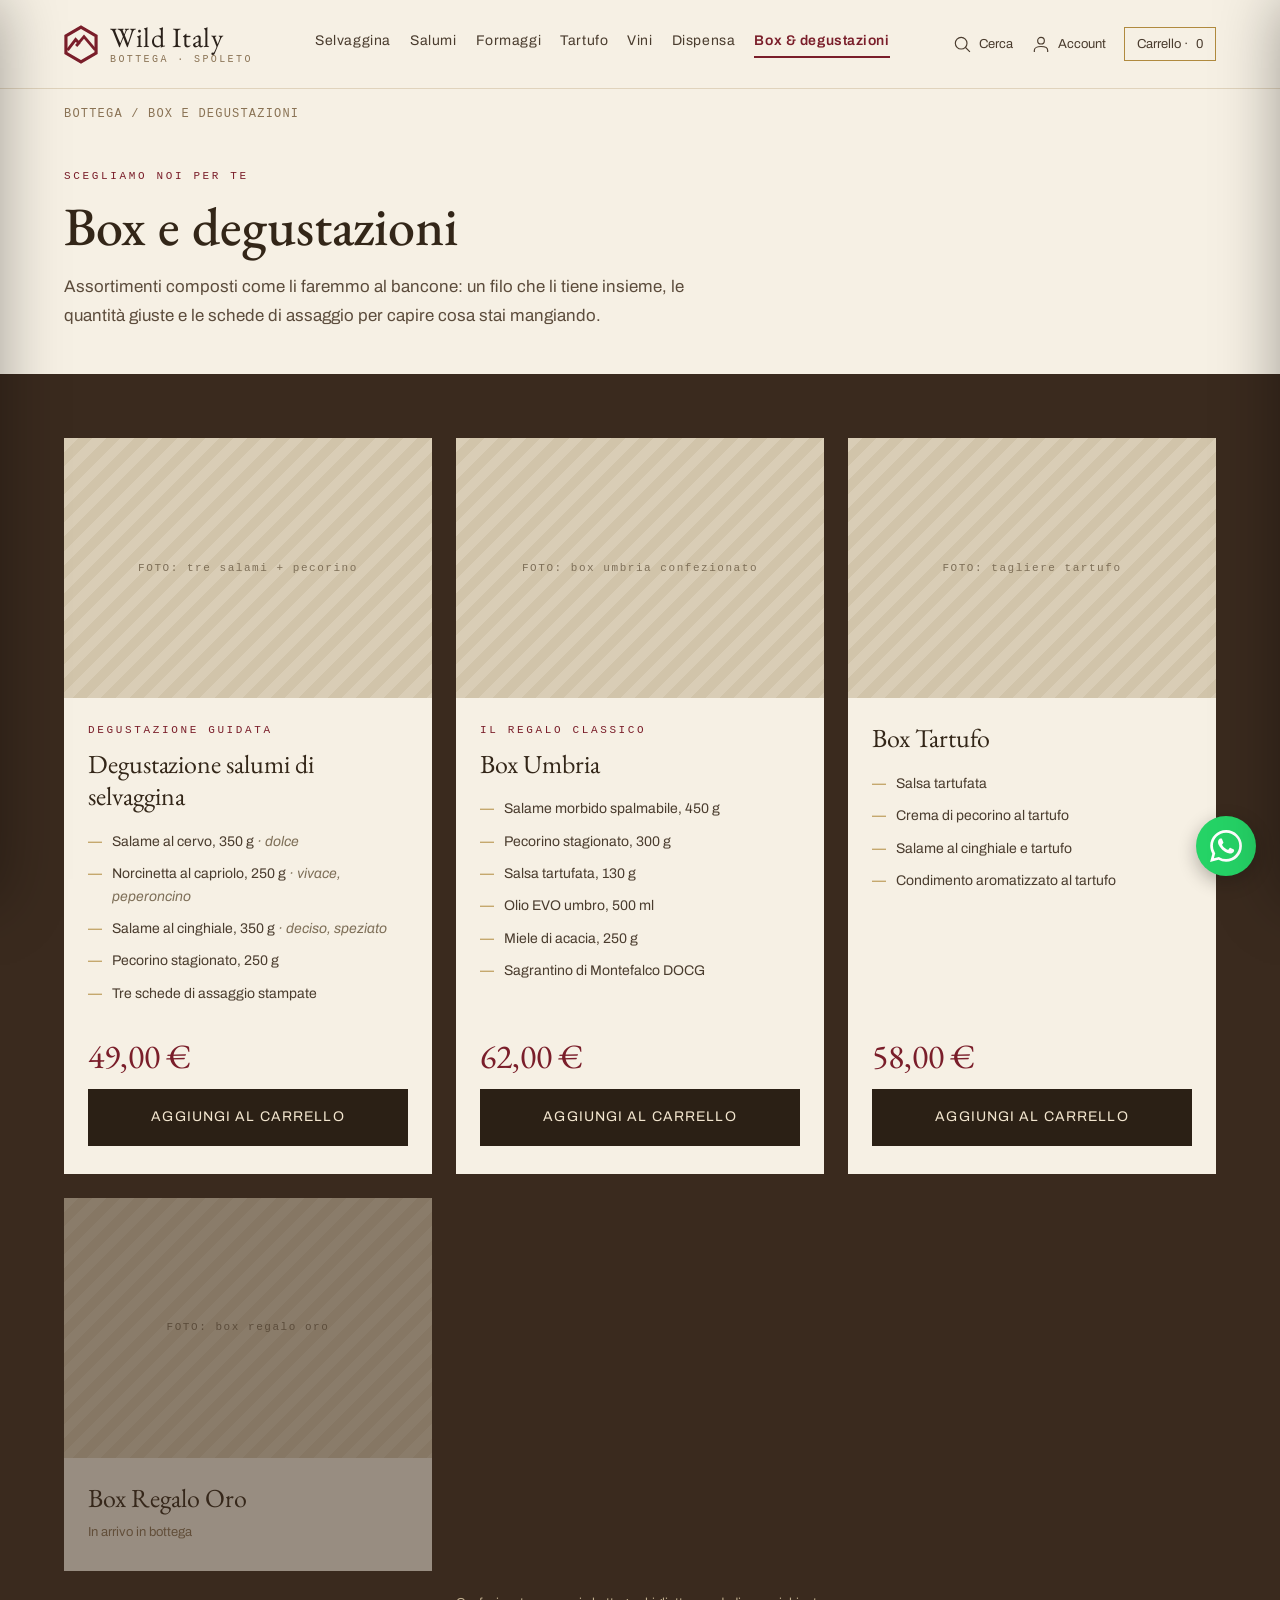
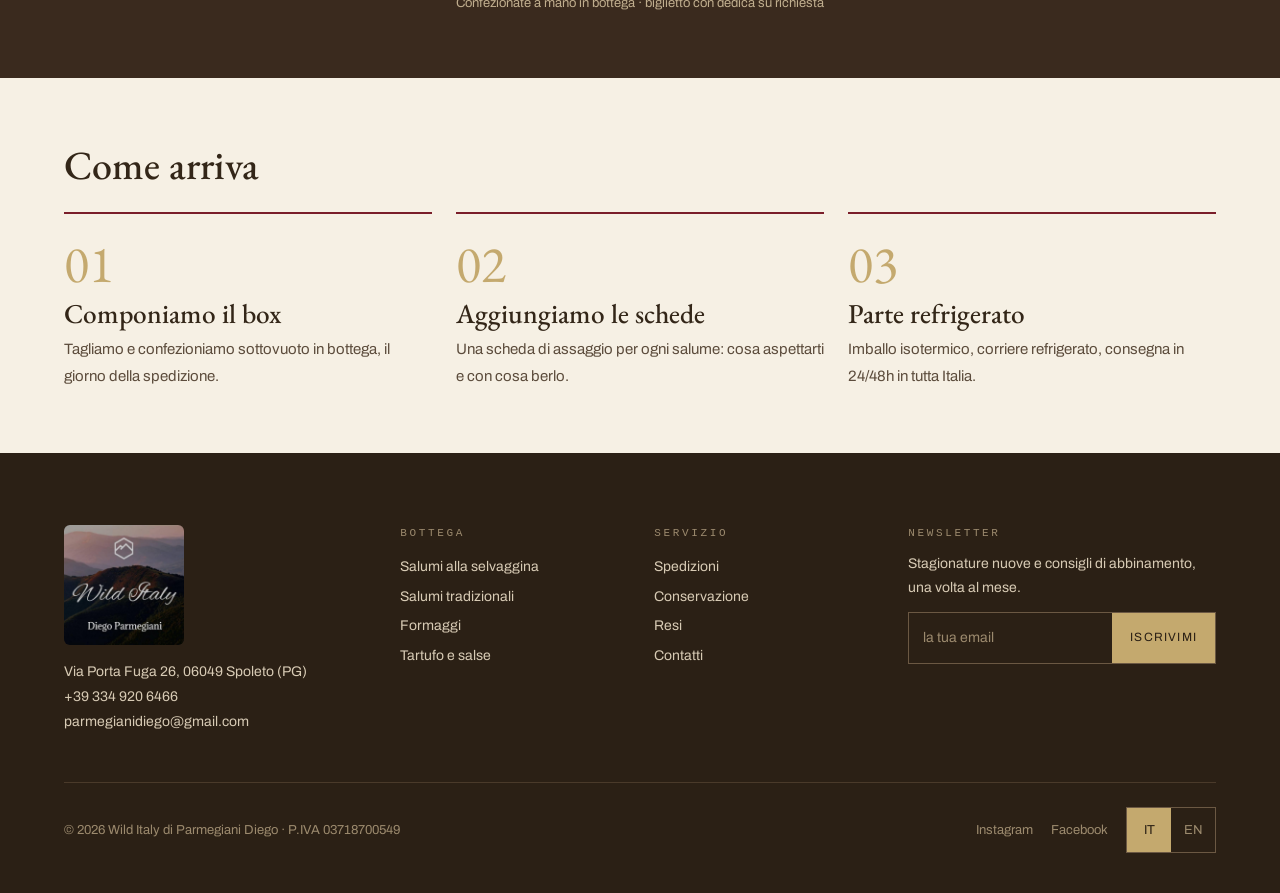
==== commit 2aaaeca9: "Logo nel sito: intestazione, footer, storia e anteprima dei link - Intestazione: il marchio (lo stes" ====
--- a/box.html
+++ b/box.html
@@ -13,6 +13,8 @@
 <link rel="icon" href="assets/img/favicon-32.png" sizes="32x32" type="image/png">
 <link rel="icon" href="assets/img/favicon.svg" type="image/svg+xml">
 <link rel="apple-touch-icon" href="assets/img/apple-touch-icon.png">
+<meta property="og:site_name" content="Wild Italy">
+<meta property="og:image" content="https://pippopippante.github.io/wilditaly/assets/img/logo.jpeg">
 </head>
 <body data-pagina="box" data-cat="box">
 <a class="skip" href="#main">Vai al contenuto</a>
--- a/assets/css/wild.css
+++ b/assets/css/wild.css
@@ -228,12 +228,19 @@
 /* --------------------------------------------------------------- header */
 .hdr{position:sticky;top:0;z-index:60;background:var(--paper)}
 .hdr__bar{
-  display:flex;align-items:center;justify-content:space-between;gap:16px;
+  display:flex;align-items:center;justify-content:space-between;gap:6px;
   border-bottom:1px solid var(--line);padding:10px var(--pad);
 }
-.brand{display:flex;flex-direction:column;line-height:1;align-items:center;justify-content:center;min-height:44px}
+/* marchio (lo stesso della favicon) accanto al nome */
+/* Sul telefono lo spazio fra menu e icone è poco: icone a 44 px, spazi stretti, marchio
+   piccolo e nascosto sotto i 380 px, se no il carrello esce dallo schermo. */
+.hdr__bar .iconbtn{width:44px;height:44px}
+.brand{display:flex;align-items:center;justify-content:center;gap:6px;min-height:44px}
+.brand__mark{flex:0 0 auto;width:20px;height:23px;color:var(--wine)}
+@media (max-width:379px){ .brand__mark{display:none} }
+.brand__txt{display:flex;flex-direction:column;align-items:center;line-height:1}
 .brand__name{font-family:var(--serif);font-size:24px;letter-spacing:.02em;color:var(--ink)}
-.brand__sub{font-family:var(--mono);font-size:10px;letter-spacing:.16em;color:var(--meta);margin-top:3px;white-space:nowrap}
+.brand__sub{font-family:var(--mono);font-size:10px;letter-spacing:.12em;color:var(--meta);margin-top:3px;white-space:nowrap}
 
 /* intestazione contestuale della scheda prodotto su mobile (schermata 2b) */
 .hdr__ctx{display:none}
@@ -250,7 +257,7 @@
   }
 }
 .hdr__nav{display:none}
-.hdr__side{display:flex;align-items:center;gap:4px}
+.hdr__side{display:flex;align-items:center;gap:0}
 .cart-pill{display:none}
 .badge{
   position:absolute;top:2px;right:2px;background:var(--wine);color:var(--cream);
@@ -260,8 +267,10 @@
 .badge[hidden]{display:none}
 
 @media (min-width:1120px){
-  .hdr__bar{padding:22px var(--pad);align-items:center}
-  .brand{align-items:flex-start}
+  .hdr__bar{padding:22px var(--pad);align-items:center;gap:16px}
+  .brand{gap:12px}
+  .brand__mark{width:34px;height:39px}
+  .brand__txt{align-items:flex-start}
   .brand__name{font-size:28px}
   .brand__sub{font-size:10px;letter-spacing:.24em;margin-top:4px}
   .hdr__nav{display:flex;gap:clamp(14px,1.5vw,28px);font-size:14px;letter-spacing:.04em;color:var(--ink-soft)}
@@ -623,7 +632,7 @@
 @media (min-width:1120px){ .ftr{padding:72px var(--pad) 40px} }
 .ftr__grid{display:grid;gap:26px}
 @media (min-width:1120px){ .ftr__grid{grid-template-columns:1.4fr 1fr 1fr 1.3fr;gap:48px} }
-.ftr__name{font-family:var(--serif);font-size:26px;color:var(--cream-2)}
+.ftr__logo{display:block;width:120px;height:auto;border-radius:6px}
 .ftr__addr{margin-top:10px;font-size:14px;line-height:1.8}
 @media (min-width:1120px){ .ftr__addr{margin-top:14px} }
 .ftr__col a{display:block;font-size:14px;line-height:2.1}
@@ -783,6 +792,7 @@
 }
 
 /* il claim, da solo su fondo legno */
+.story-logo{display:block;width:clamp(128px,18vw,176px);height:auto;margin:0 auto 32px;border-radius:8px}
 .story-claim{text-align:center}
 .story-claim::before{content:"";display:block;width:48px;height:2px;background:var(--gold);margin:0 auto 26px}
 
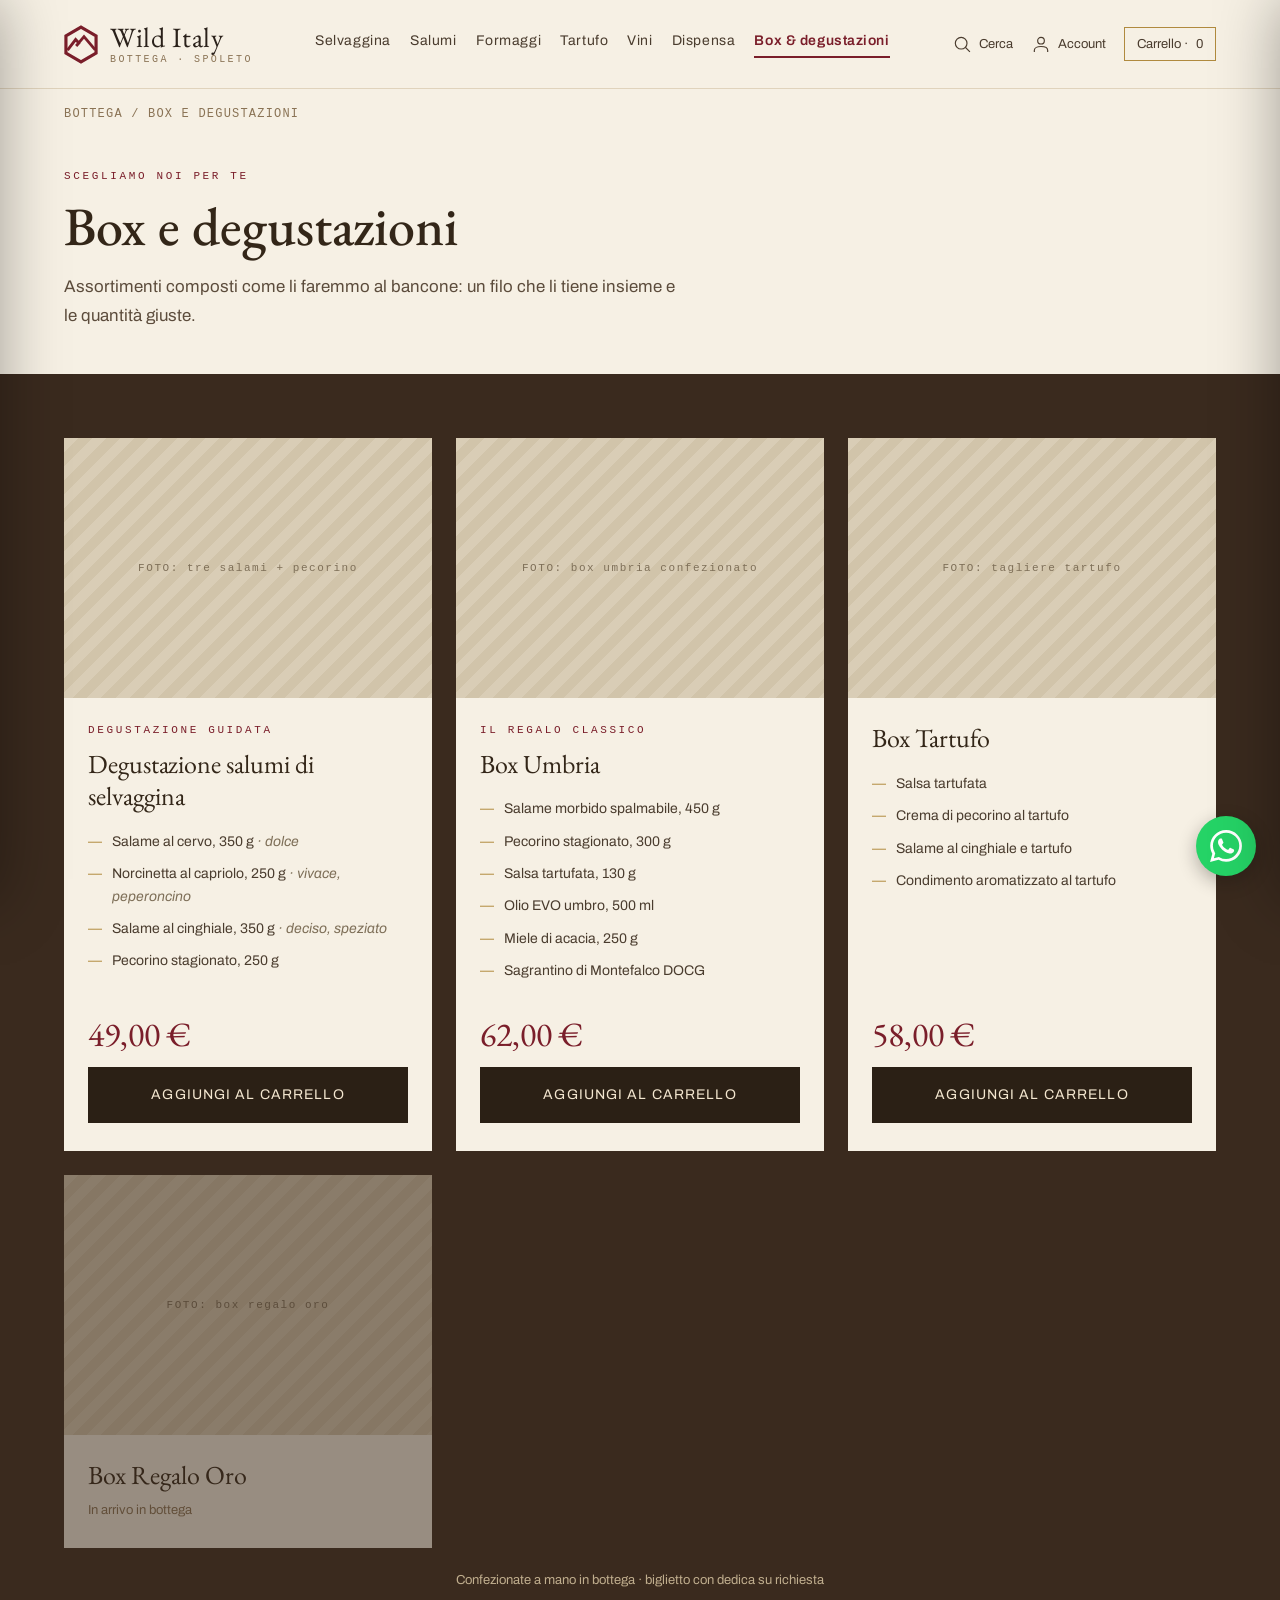
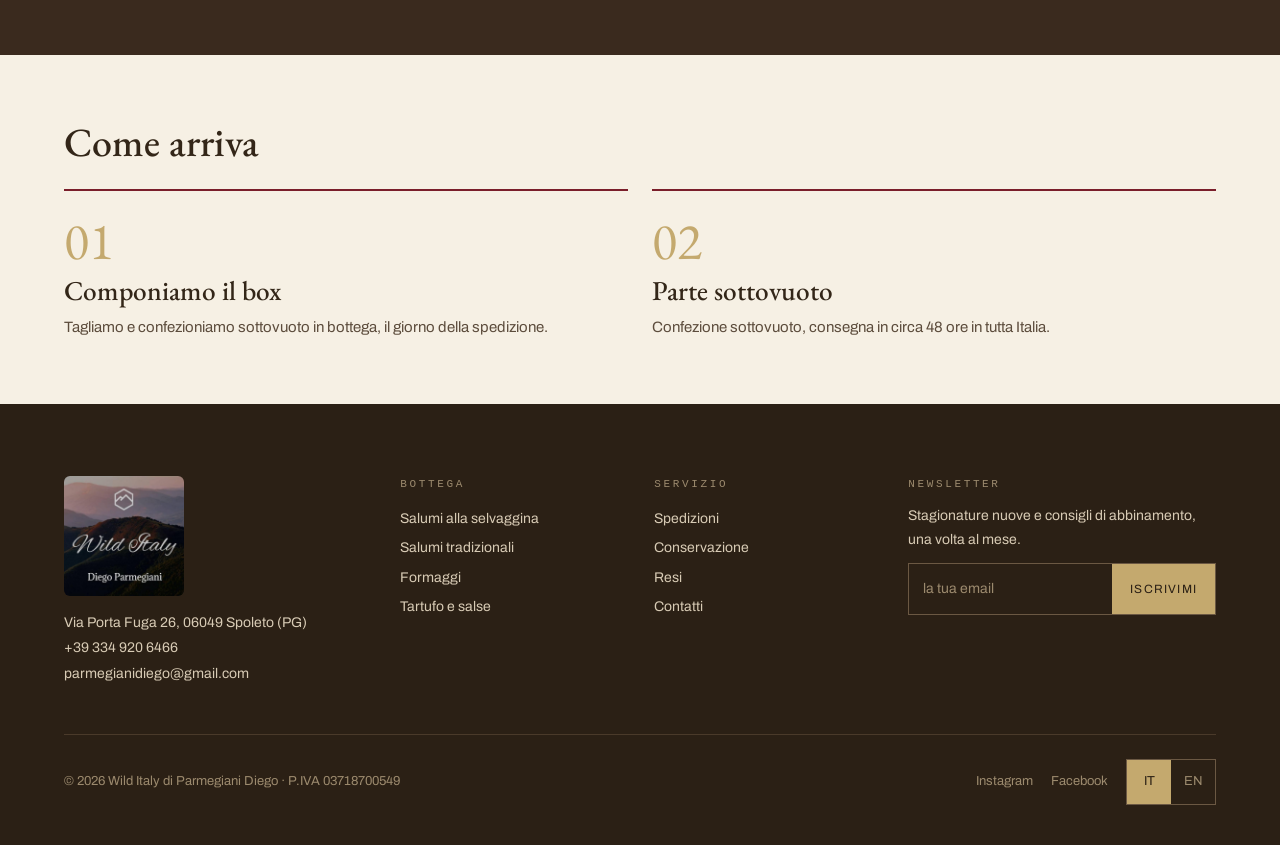
==== commit 5f4dfb51: "Spedizione sottovuoto in 48 ore, via le schede di assaggio, chiusura "Chiamaci" Il cliente ha confer" ====
--- a/box.html
+++ b/box.html
@@ -5,7 +5,7 @@
 <meta charset="utf-8">
 <meta name="viewport" content="width=device-width, initial-scale=1">
 <title>Box e degustazioni · Wild Italy</title>
-<meta name="description" content="Degustazioni guidate e box regalo della bottega Wild Italy di Spoleto. Confezionate a mano, con le schede di assaggio.">
+<meta name="description" content="Degustazioni guidate e box regalo della bottega Wild Italy di Spoleto. Confezionate a mano.">
 <link rel="preconnect" href="https://fonts.googleapis.com">
 <link rel="preconnect" href="https://fonts.gstatic.com" crossorigin>
 <link href="https://fonts.googleapis.com/css2?family=EB+Garamond:ital,wght@0,400;0,500;0,600;1,400&family=Archivo:wght@400;500;600;700&display=swap" rel="stylesheet">
@@ -28,7 +28,7 @@
   <div class="wrap sec sec--tight">
     <p class="eyebrow eyebrow--wine">SCEGLIAMO NOI PER TE</p>
     <h1 class="h1" style="margin-top:12px">Box e degustazioni</h1>
-    <p class="body body--lg measure" style="margin-top:16px">Assortimenti composti come li faremmo al bancone: un filo che li tiene insieme, le quantità giuste e le schede di assaggio per capire cosa stai mangiando.</p>
+    <p class="body body--lg measure" style="margin-top:16px">Assortimenti composti come li faremmo al bancone: un filo che li tiene insieme e le quantità giuste.</p>
   </div>
 
   <section class="sec sec--wood" aria-label="I box">
@@ -51,15 +51,8 @@
       <div class="step">
         <span class="step__n">02</span>
         <div>
-          <h3 class="h3">Aggiungiamo le schede</h3>
-          <p class="body" style="margin-top:6px">Una scheda di assaggio per ogni salume: cosa aspettarti e con cosa berlo.</p>
-        </div>
-      </div>
-      <div class="step">
-        <span class="step__n">03</span>
-        <div>
-          <h3 class="h3">Parte refrigerato</h3>
-          <p class="body" style="margin-top:6px">Imballo isotermico, corriere refrigerato, consegna in 24/48h in tutta Italia.</p>
+          <h3 class="h3">Parte sottovuoto</h3>
+          <p class="body" style="margin-top:6px">Confezione sottovuoto, consegna in circa 48 ore in tutta Italia.</p>
         </div>
       </div>
     </div>
--- a/assets/css/wild.css
+++ b/assets/css/wild.css
@@ -533,7 +533,8 @@
 @media (min-width:1120px){ .about .ph{height:340px} }
 
 .steps{display:grid;gap:0}
-@media (min-width:760px){ .steps{grid-template-columns:repeat(3,minmax(0,1fr));gap:var(--gap)} }
+/* auto-fit: i passi restano larghi uguali anche se non sono tre */
+@media (min-width:760px){ .steps{grid-template-columns:repeat(auto-fit,minmax(220px,1fr));gap:var(--gap)} }
 .step{display:flex;gap:16px;border-top:1px solid var(--line);padding:16px 0}
 .step:last-child{border-bottom:1px solid var(--line)}
 .step__n{font-family:var(--serif);font-size:30px;color:var(--brass-soft);line-height:1;flex:0 0 auto}
@@ -625,6 +626,10 @@
 .shop__cta{display:flex;gap:10px;margin-top:16px}
 .shop__cta .btn{flex:1}
 @media (min-width:1120px){ .shop .shop__cta{display:none} }
+/* il numero è testo, non un bottone: si tocca e parte la chiamata */
+.shop__tel{margin-top:10px;font-family:var(--serif);font-size:26px;line-height:1.2;color:var(--wine)}
+.shop__tel a{display:inline-block;padding:7px 0} /* area di tocco da 44 px */
+@media (min-width:760px){ .shop__tel{font-size:30px} }
 .shop__hours{margin-top:20px;font-size:14px;line-height:1.9;color:var(--ink-soft)}
 
 /* --------------------------------------------------------------- footer */
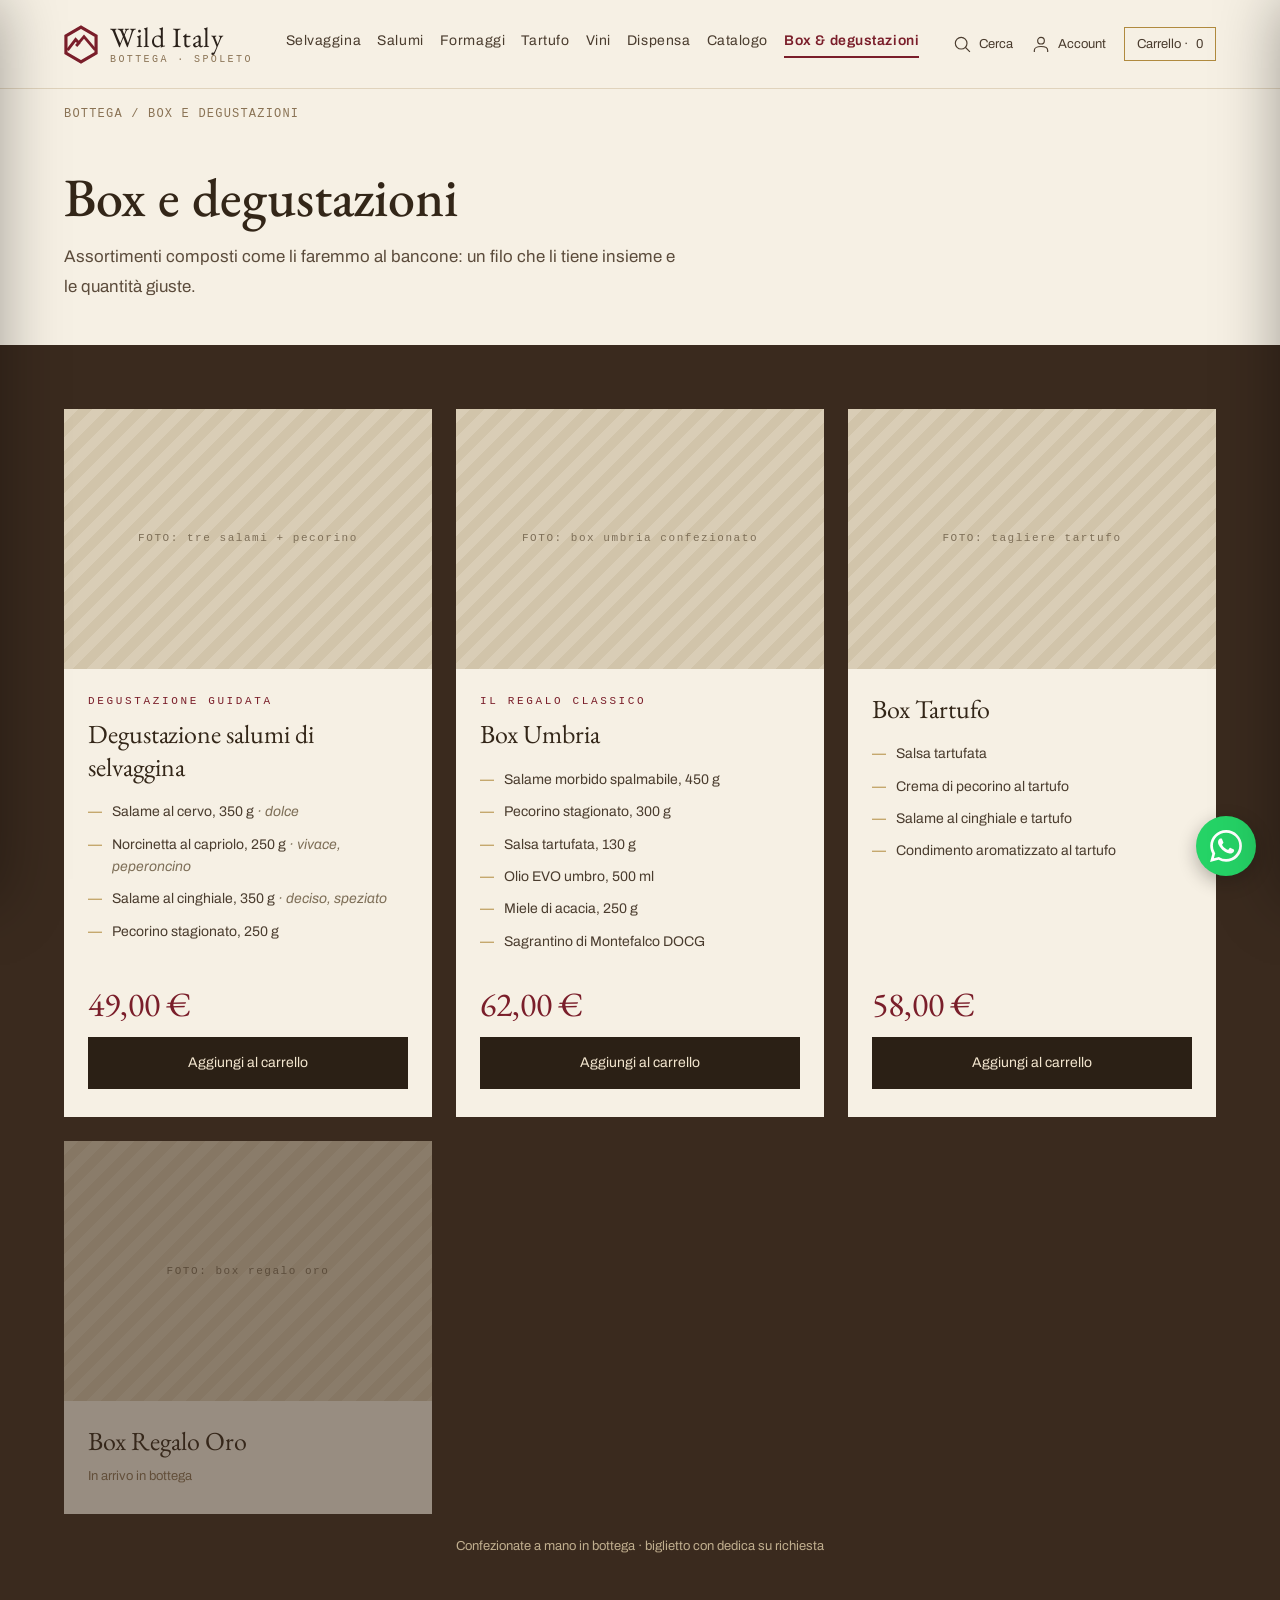
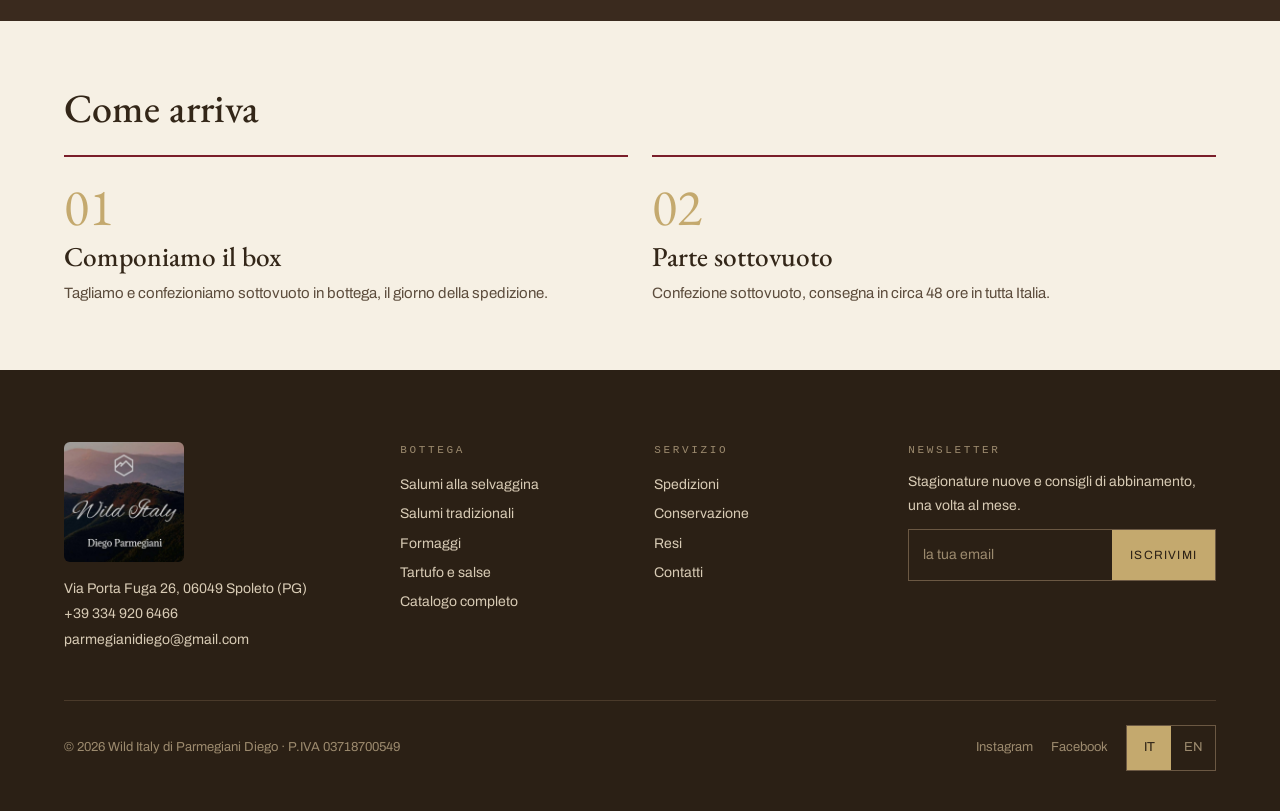
==== commit 05da9acc: "Box e degustazioni: via la scritta "Scegliamo noi per te" sopra il titolo Richiesta dell'utente, com" ====
--- a/box.html
+++ b/box.html
@@ -26,8 +26,7 @@
   </div>
 
   <div class="wrap sec sec--tight">
-    <p class="eyebrow eyebrow--wine">SCEGLIAMO NOI PER TE</p>
-    <h1 class="h1" style="margin-top:12px">Box e degustazioni</h1>
+    <h1 class="h1">Box e degustazioni</h1>
     <p class="body body--lg measure" style="margin-top:16px">Assortimenti composti come li faremmo al bancone: un filo che li tiene insieme e le quantità giuste.</p>
   </div>
 
--- a/assets/css/wild.css
+++ b/assets/css/wild.css
@@ -273,8 +273,9 @@
   .brand__txt{align-items:flex-start}
   .brand__name{font-size:28px}
   .brand__sub{font-size:10px;letter-spacing:.24em;margin-top:4px}
-  .hdr__nav{display:flex;gap:clamp(14px,1.5vw,28px);font-size:14px;letter-spacing:.04em;color:var(--ink-soft)}
-  .hdr__nav a{padding-bottom:3px;border-bottom:2px solid transparent}
+  /* 8 voci col catalogo: lo spazio fra le voci scende a 12 px a 1120 e sale a 28 px sui grandi */
+  .hdr__nav{display:flex;gap:clamp(12px,2.2vw - 12px,28px);font-size:14px;letter-spacing:.04em;color:var(--ink-soft)}
+  .hdr__nav a{padding-bottom:3px;border-bottom:2px solid transparent;white-space:nowrap}
   .hdr__nav a:hover{color:var(--wine)}
   .hdr__nav a[aria-current="page"]{border-bottom-color:var(--wine)}
   .hdr__nav .is-featured{color:var(--wine);font-weight:600}
@@ -283,8 +284,16 @@
   .hdr__side .txtbtn:hover{color:var(--wine)}
   .sr-lg{position:static;width:auto;height:auto;margin:0;overflow:visible;clip:auto;white-space:nowrap}
   .menu-toggle,.cart-icon-btn{display:none}
-  .cart-pill{display:inline-flex;align-items:center;gap:8px;border:1px solid var(--brass);padding:6px 12px;font-size:13px}
+  .cart-pill{display:inline-flex;align-items:center;gap:8px;border:1px solid var(--brass);padding:6px 12px;font-size:13px;white-space:nowrap}
   .cart-pill:hover{border-color:var(--wine);color:var(--wine)}
+}
+/* fra 1120 e 1279 px le voci non ci stanno tutte su una riga: Cerca e Account restano solo icona */
+@media (min-width:1120px) and (max-width:1279px){
+  :root{--pad:48px}
+  .hdr__bar{gap:12px}
+  .hdr__side{gap:12px}
+  .hdr__side .txtbtn{min-width:36px;min-height:44px;justify-content:center}
+  .hdr__side .sr-lg{position:absolute;width:1px;height:1px;overflow:hidden;clip:rect(0 0 0 0)}
 }
 
 .crumbs{
@@ -427,9 +436,6 @@
 .hero__cta{display:flex;flex-direction:column;gap:10px}
 @media (min-width:560px){ .hero__cta{flex-direction:row;gap:14px} .hero__cta .btn{flex:0 0 auto} }
 
-.shortcuts{background:var(--sand);border-bottom:1px solid var(--line);padding:18px 0}
-.shortcuts .eyebrow{padding-left:var(--pad);margin-bottom:12px}
-@media (min-width:1120px){ .shortcuts{display:none} }
 
 /* ------------------------------------------------------------- caroselli */
 .rail{
@@ -493,6 +499,8 @@
 .prod{background:var(--card);border:1px solid #E6DACA;display:flex;flex-direction:column}
 .prod .ph{height:260px}
 @media (min-width:760px){ .prod .ph{height:340px} }
+.prod .ph--intera{background:var(--paper)}
+.prod .ph--intera>img{object-fit:contain}
 .prod__b{padding:20px 20px 24px;display:flex;flex-direction:column;flex:1}
 @media (min-width:760px){ .prod__b{padding:22px 22px 26px} }
 .prod__n{font-family:var(--serif);font-size:26px;line-height:1.15;color:var(--ink-strong)}
@@ -505,6 +513,20 @@
 .price{font-family:var(--serif);font-size:24px;color:var(--wine);line-height:1}
 .price--old{font-size:13px;color:#9A8A73;text-decoration:line-through}
 .prod__cta{margin-top:16px}
+
+/* Pulsante-contatore: "Aggiungi al carrello" e - n + nella stessa scatola,
+   stessa larghezza e stessa altezza prima e dopo il clic. */
+.addq{display:flex;padding:0;overflow:hidden}
+.addq--mt{margin-top:16px}
+.addq--mt2{margin-top:14px}
+.addq__go,.addq__s{flex:1;align-self:stretch;min-width:0}
+.addq__go[hidden],.addq__s[hidden]{display:none}
+.addq__go{display:flex;align-items:center;justify-content:center;gap:0;padding:0 16px;color:inherit}
+.addq__s{display:grid;grid-template-columns:repeat(3,minmax(0,1fr))}
+.addq__s button{display:flex;align-items:center;justify-content:center}
+.addq__s button:hover{background:rgba(255,255,255,.14)}
+.addq__s .ico{width:16px;height:16px}
+.addq__n{display:flex;align-items:center;justify-content:center;font-size:15px;letter-spacing:0;font-variant-numeric:tabular-nums}
 /* nelle card strette (caroselli su telefono) il pulsante dice solo "Aggiungi" */
 .prod{container-type:inline-size}
 @container (max-width:280px){ .prod__cta-x{display:none} }
@@ -668,15 +690,6 @@
 .helper{background:var(--sand);border-left:3px solid var(--brass-soft);padding:22px 24px}
 .helper__q{font-family:var(--serif);font-size:22px;line-height:1.3;margin-top:10px}
 @media (min-width:760px){ .helper__q{font-size:24px} }
-.filters{
-  display:flex;gap:10px;align-items:center;flex-wrap:wrap;
-  padding-bottom:20px;border-bottom:1px solid var(--line);
-}
-.filters select{
-  border:1px solid var(--line-strong);background:var(--paper);
-  padding:11px 14px;font-size:13px;min-height:44px;border-radius:0;
-}
-.filters__count{margin-left:auto;font-size:13px;color:var(--meta)}
 .empty{
   border:1px dashed var(--line-strong);background:var(--sand);
   padding:44px 28px;text-align:center;
@@ -704,6 +717,37 @@
   background:linear-gradient(var(--dot),var(--dot)) center/24px 3px no-repeat;
 }
 .gallery__dots button[aria-current="true"]{--dot:var(--wine)}
+.gallery{position:relative}
+/* foto vere: intere nel riquadro grande, le fasce ai lati hanno il colore della pagina */
+.gallery__main--foto>img{object-fit:contain}
+.gallery__main--foto{background:var(--paper)}
+.gallery__main>img{cursor:zoom-in}
+.gallery__main .zoom__nav{width:40px;height:40px;font-size:26px}
+.gallery__lens{
+  position:absolute;pointer-events:none;
+  background:rgba(255,252,245,.35);border:1px solid rgba(42,33,26,.45);
+}
+.gallery__lens[hidden],.gallery__pane[hidden]{display:none}
+.gallery__pane{
+  position:absolute;top:0;left:calc(100% + 56px);width:calc(100% / 1.05);height:560px;z-index:5;
+  background:var(--card) no-repeat;border:1px solid var(--line);box-shadow:0 12px 32px rgba(42,33,26,.18);
+}
+/* foto a tutto schermo; pinch, trascinamento e tocco li gestisce wild.js (touch-action:none:
+   il browser non ingrandisce la pagina) */
+.zoom{width:100%;height:100%;max-width:none;max-height:none;margin:0;padding:0;border:0;background:var(--night);touch-action:none}
+.zoom::backdrop{background:var(--night)}
+.zoom__stage{position:absolute;inset:0;overflow:hidden;display:grid}
+.zoom__stage img{margin:auto;max-width:100vw;max-height:100vh;max-height:100dvh;cursor:zoom-in;transform-origin:0 0;user-select:none;-webkit-user-select:none}
+.zoom.is-zoom .zoom__stage img{cursor:zoom-out}
+.zoom__x,.zoom__nav{
+  position:absolute;width:48px;height:48px;display:grid;place-items:center;
+  background:rgba(43,32,21,.8);color:#EFE2C8;font-size:30px;line-height:1;
+}
+.zoom__x{top:10px;left:10px}
+.zoom__nav{top:50%;transform:translateY(-50%)}
+.zoom__nav--prev{left:10px}
+.zoom__nav--next{right:10px}
+.zoom.is-zoom .zoom__nav{display:none}
 .gallery__thumbs{display:grid;grid-template-columns:repeat(4,1fr);gap:6px;padding:6px;background:var(--sand)}
 .gallery__thumbs button{height:70px;position:relative}
 .gallery__thumbs button[aria-current="true"]{outline:2px solid var(--wine);outline-offset:-2px}
@@ -713,6 +757,10 @@
   .gallery__thumbs button:nth-child(4){display:none}
   .gallery__dots{display:none}
 }
+/* miniature di foto vere: prendono la forma della foto, intere, senza fasce né ritagli */
+.gallery__main--foto~.gallery__thumbs{display:flex;flex-wrap:wrap;background:none;padding:8px 0 0}
+.gallery__main--foto~.gallery__thumbs button{width:auto;background:none}
+.gallery__main--foto~.gallery__thumbs button>img{position:static;display:block;width:auto;height:100%}
 
 .pdp__price{display:flex;align-items:baseline;gap:12px;flex-wrap:wrap;margin-top:12px}
 .pdp__price .price{font-size:clamp(2rem,1.6rem + 1.6vw,2.75rem)}
@@ -720,12 +768,10 @@
 @media (min-width:1120px){ .tasting{padding:28px 30px;margin-top:26px} }
 .tasting__bars{margin-top:18px;display:flex;flex-direction:column;gap:10px}
 .tbar{display:flex;align-items:center;gap:12px}
-.tbar__l{font-size:11px;letter-spacing:.1em;color:#E3CFA6;width:96px;flex:0 0 auto}
+.tbar__l{font-size:11px;letter-spacing:.1em;color:#E3CFA6;width:112px;flex:0 0 auto;white-space:nowrap}
 .stars{color:var(--gold);font-size:17px;letter-spacing:.14em;line-height:1}
 .stars__off{color:#7A5A30}
 
-.facts{display:flex;flex-wrap:wrap;gap:24px 32px;margin-top:26px;padding:20px 0;border-top:1px solid var(--line);border-bottom:1px solid var(--line)}
-.facts__v{font-size:15px;margin-top:6px}
 
 .formats{display:flex;gap:10px;margin-top:10px}
 .formats button{
@@ -950,6 +996,102 @@
   .gv-links{padding:18px 0 0}
 }
 
+/* --------------------------------------------- catalogo completo (listino) */
+/* Vista "listino" di "Catalogo completo.dc.html". */
+.ls-head{
+  display:flex;flex-wrap:wrap;gap:16px clamp(16px,4vw,48px);align-items:flex-end;justify-content:space-between;
+  padding:clamp(18px,3vw,30px) 0 clamp(14px,2vw,20px);
+}
+.ls-head .body{margin-top:12px}
+.ls-contatti{display:flex;flex-direction:column;gap:8px;align-items:flex-start;font-size:13px;color:var(--ink-soft)}
+/* ottone più scuro del mockup (#B08A3E): col testo chiaro arrivava a 3:1, così è 4,6:1 */
+.ls-wa{
+  display:inline-flex;align-items:center;gap:9px;min-height:44px;padding:11px 18px;border-radius:3px;
+  background:#8E6E2F;color:var(--card);font-size:14px;font-weight:600;letter-spacing:.02em;
+}
+.ls-wa::before{content:"";width:8px;height:8px;border-radius:50%;background:var(--paper)}
+.ls-wa:hover{background:#735822}
+.ls-contatti a:not(.ls-wa),.ls-piede a{color:var(--wine);font-weight:600;border-bottom:1px solid var(--line-strong)}
+
+/* Su telefono la barra non resta fissa: con l'header e la barra in basso
+   si mangerebbe un terzo dello schermo. */
+.ls-bar{
+  display:flex;flex-wrap:wrap;gap:10px 14px;align-items:center;padding-top:10px;padding-bottom:10px;
+  background:var(--paper);border-top:1px solid var(--line);border-bottom:1px solid var(--line-strong);
+}
+@media (min-width:760px){ .ls-bar{position:sticky;top:var(--hdr-h,0px);z-index:30} }
+.ls-cerca{
+  flex:1 1 210px;min-width:0;display:flex;align-items:center;gap:8px;height:44px;padding:0 12px;
+  background:var(--card);border:1px solid var(--line);border-radius:3px;
+}
+.ls-cerca:focus-within{border-color:var(--wine)}
+.ls-cerca .ico{width:16px;height:16px;color:var(--meta)}
+/* 16 px: sotto, iPhone ingrandisce la pagina quando tocchi il campo */
+.ls-cerca input{flex:1;min-width:0;height:42px;border:0;outline:0;background:none;font-size:16px}
+.ls-cerca input::placeholder{color:var(--meta)}
+.ls-filtri{display:flex;gap:8px}
+.ls-chip{
+  height:44px;padding:0 14px;border-radius:22px;border:1px solid var(--line-strong);
+  font-size:13px;color:var(--ink-soft);white-space:nowrap;
+}
+.ls-chip[aria-pressed="true"]{background:var(--wine);border-color:var(--wine);color:var(--card)}
+@media (min-width:760px){ .ls-chip{height:36px;border-radius:18px} }
+.ls-n{font-size:12px;letter-spacing:.06em;text-transform:uppercase;color:var(--muted);white-space:nowrap}
+
+.ls-sez{padding-top:clamp(18px,2.6vw,30px)}
+.ls-sez[hidden],.ls-riga[hidden]{display:none}
+.ls-sez__head{
+  display:flex;align-items:baseline;gap:12px;
+  border-bottom:1px solid var(--line-strong);padding-bottom:8px;margin-bottom:4px;
+}
+.ls-sez__t{font-family:var(--serif);font-weight:500;font-size:clamp(20px,2.4vw,27px);line-height:1.1;color:var(--ink-strong)}
+.ls-sez__n{font-size:12px;letter-spacing:.08em;color:var(--muted)}
+.ls-griglia{
+  display:grid;grid-template-columns:repeat(auto-fill,minmax(min(420px,100%),1fr));
+  column-gap:clamp(18px,3vw,44px);
+}
+/* il nome va a capo invece di troncarsi: i due oli al tartufo altrimenti sono identici */
+.ls-riga{
+  display:grid;grid-template-columns:44px minmax(0,1fr) auto;gap:12px;align-items:center;
+  padding:7px 8px;border-bottom:1px solid var(--sand);
+}
+.ls-riga:hover{background:var(--card)}
+.ls-riga__ph{width:44px;height:44px;border-radius:2px}
+.ls-riga__n{display:block;font-size:14px;font-weight:600;line-height:1.3}
+.ls-riga__nota{display:block;font-size:12px;line-height:1.35;color:var(--muted);white-space:nowrap;overflow:hidden;text-overflow:ellipsis}
+.ls-riga__p{text-align:right}
+.ls-riga__prezzo{display:block;font-size:14px;font-weight:700;font-variant-numeric:tabular-nums;color:var(--wine);white-space:nowrap}
+.ls-riga__peso{display:block;font-size:12px;color:var(--muted);white-space:nowrap}
+
+.ls-piede{
+  display:flex;flex-wrap:wrap;gap:16px 40px;justify-content:space-between;align-items:flex-start;
+  margin-top:clamp(30px,5vw,56px);padding:18px 0 clamp(34px,5vw,64px);border-top:1px solid var(--line-strong);
+  font-size:13px;line-height:1.55;color:var(--ink-soft);
+}
+.ls-piede p:first-child{max-width:640px;font-size:12px}
+
+/* da tablet in su le misure del mockup (14/12 px, foto da 44) si leggevano male: tutto più grande */
+@media (min-width:760px){
+  .ls-contatti{font-size:14px}
+  .ls-wa{font-size:15px;min-height:48px}
+  .ls-cerca{height:48px}
+  .ls-cerca input{height:46px}
+  .ls-chip{height:40px;border-radius:20px;padding:0 16px;font-size:14px}
+  .ls-n{font-size:13px}
+  .ls-sez{padding-top:clamp(30px,3.4vw,48px)}
+  .ls-sez__t{font-size:clamp(26px,2.6vw,34px)}
+  .ls-sez__n{font-size:14px}
+  .ls-griglia{grid-template-columns:repeat(auto-fill,minmax(min(460px,100%),1fr))}
+  .ls-riga{grid-template-columns:64px minmax(0,1fr) auto;gap:16px;padding:12px 10px}
+  .ls-riga__ph{width:64px;height:64px}
+  .ls-riga__n{font-size:17px}
+  .ls-riga__nota{font-size:14px;margin-top:3px}
+  .ls-riga__prezzo{font-size:17px}
+  .ls-riga__peso{font-size:14px;margin-top:2px}
+  .ls-piede{font-size:15px}
+  .ls-piede p:first-child{font-size:14px}
+}
+
 /* ---------------------------------------------------------------- toast */
 .toasts{
   position:fixed;left:var(--pad);right:var(--pad);bottom:calc(var(--bar-h) + 16px);
